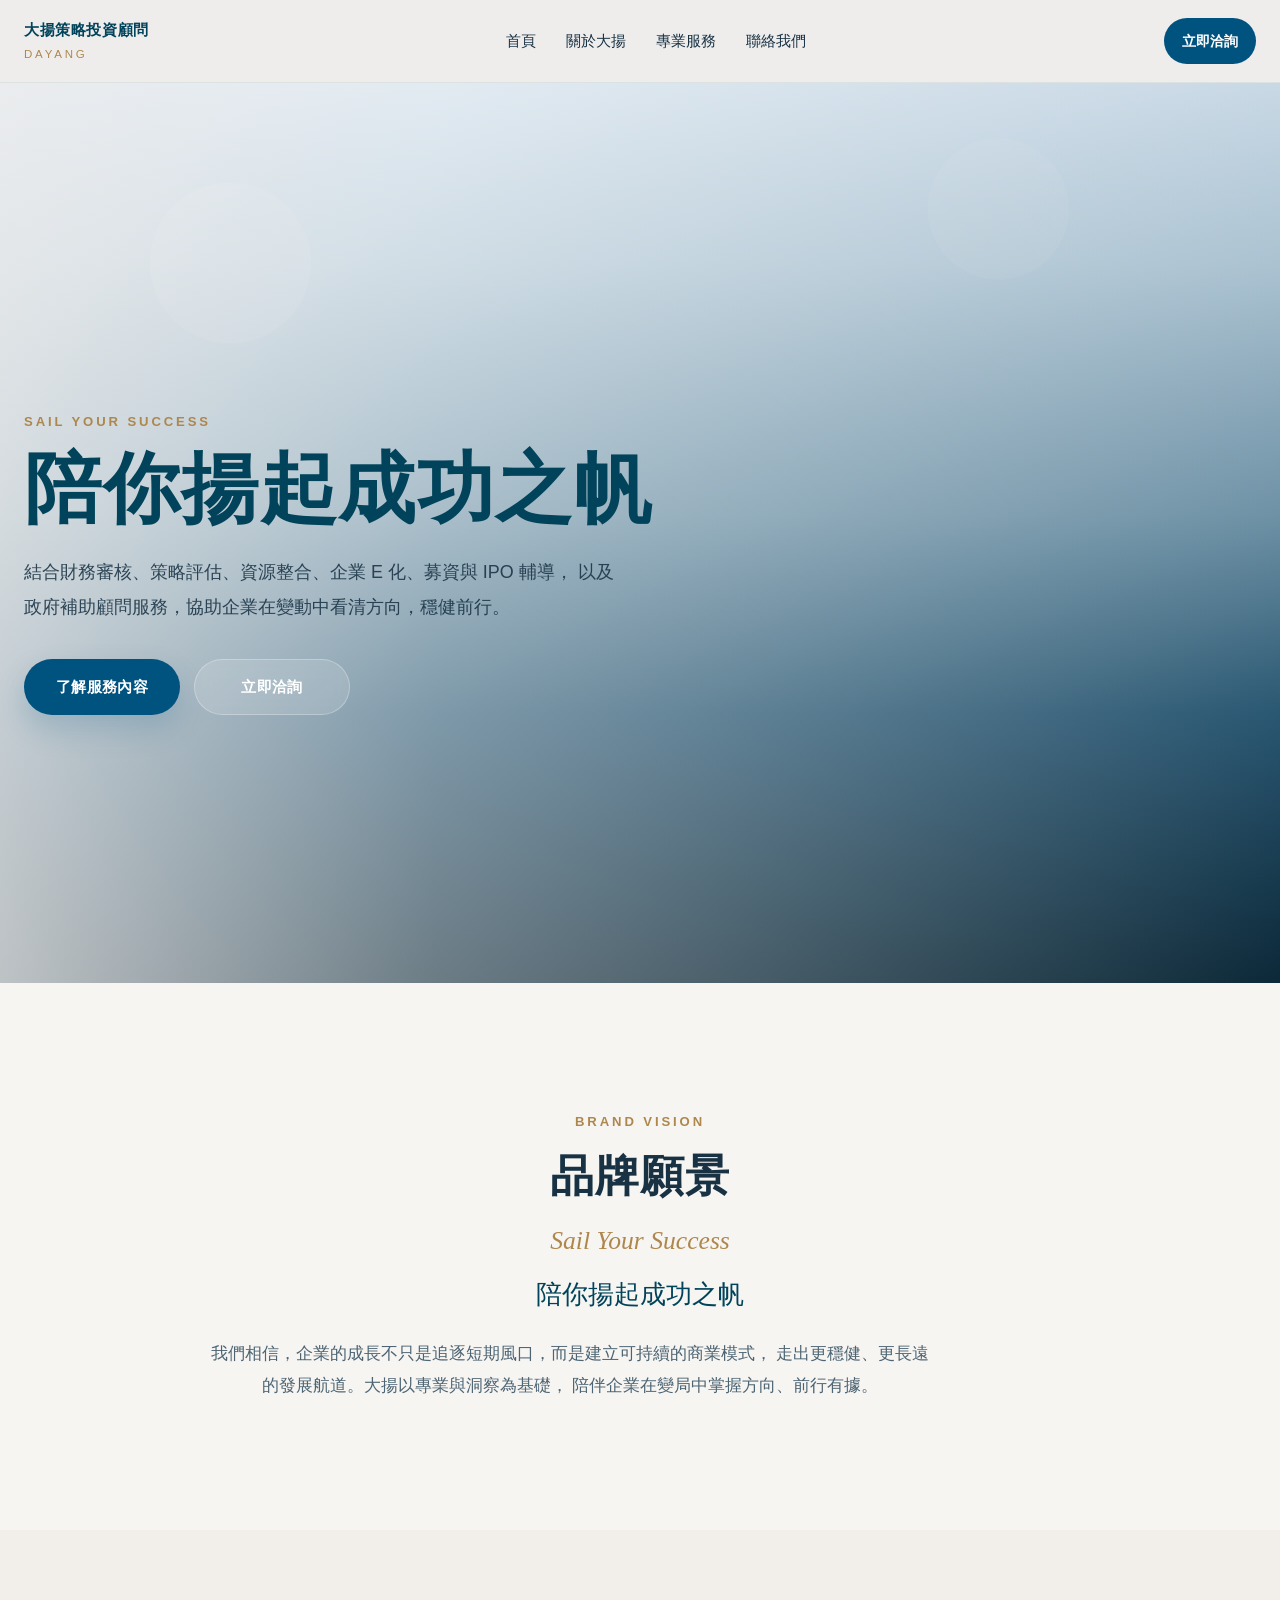
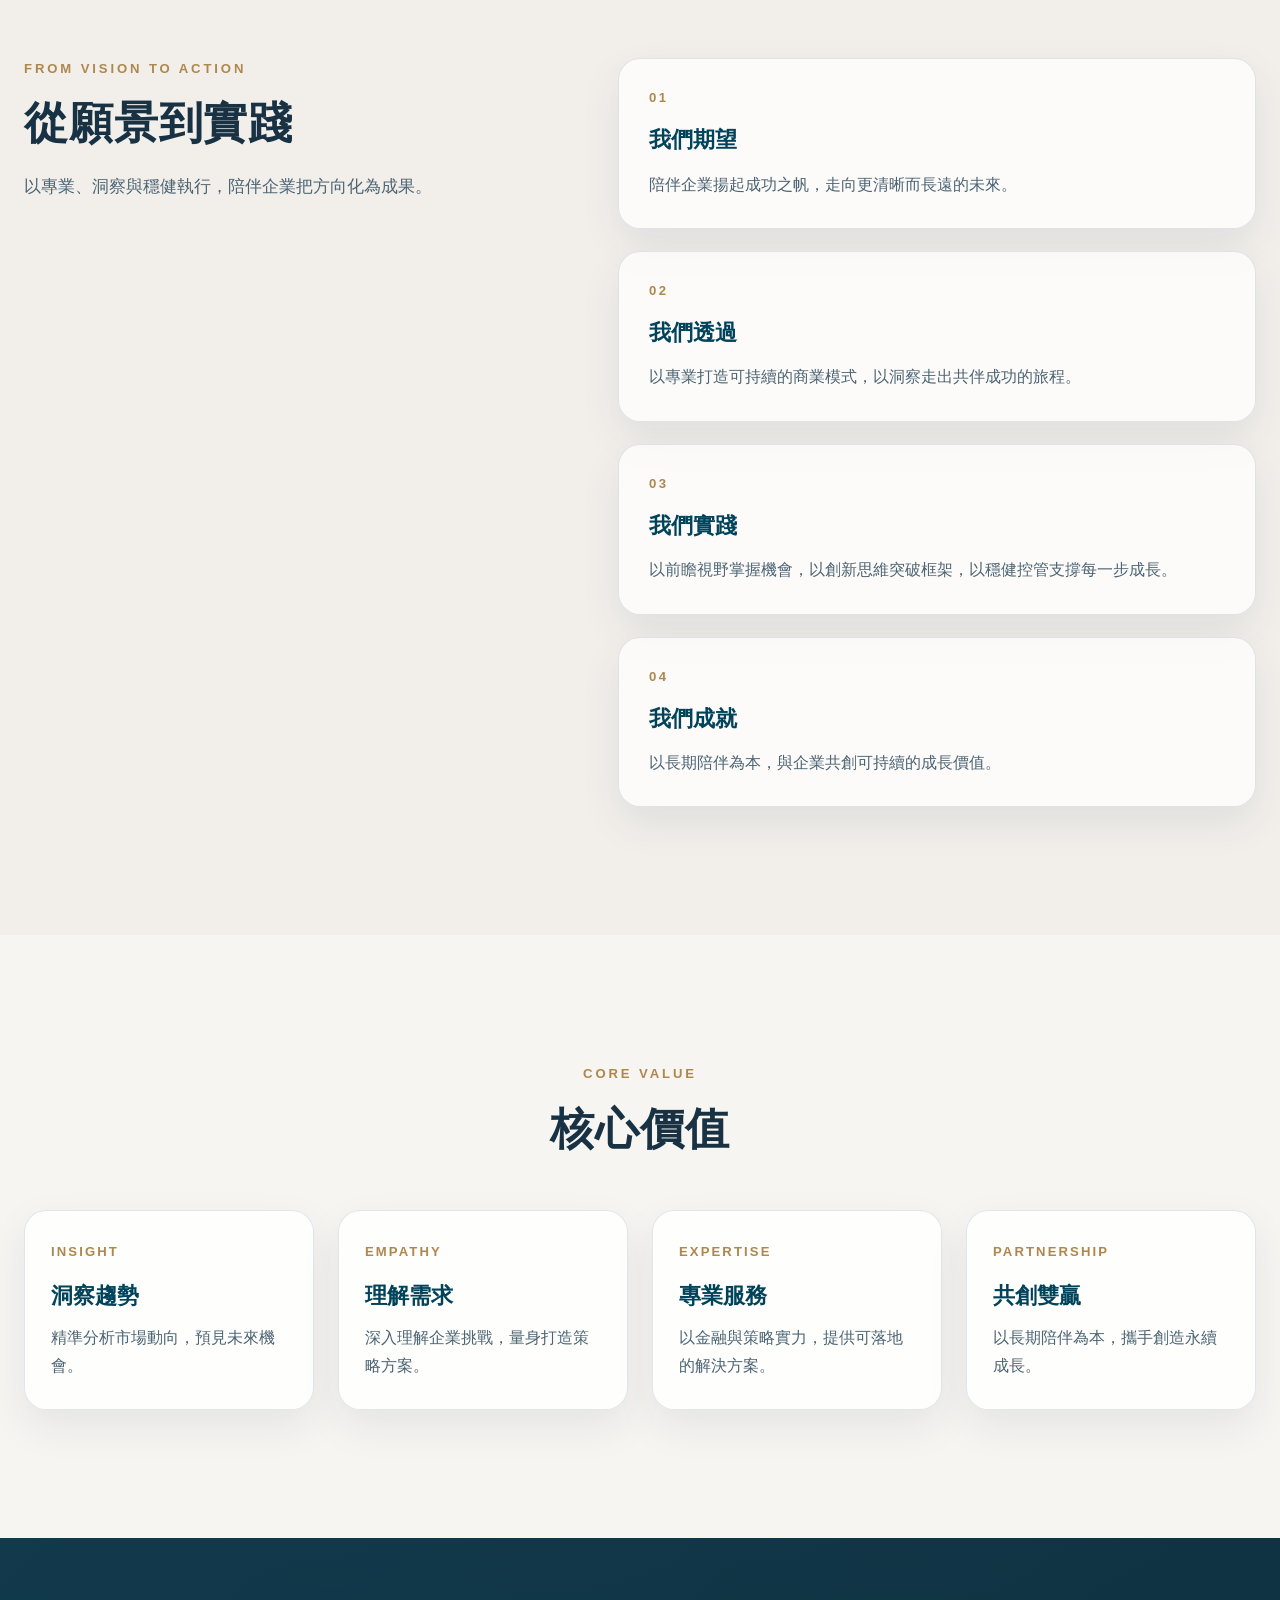
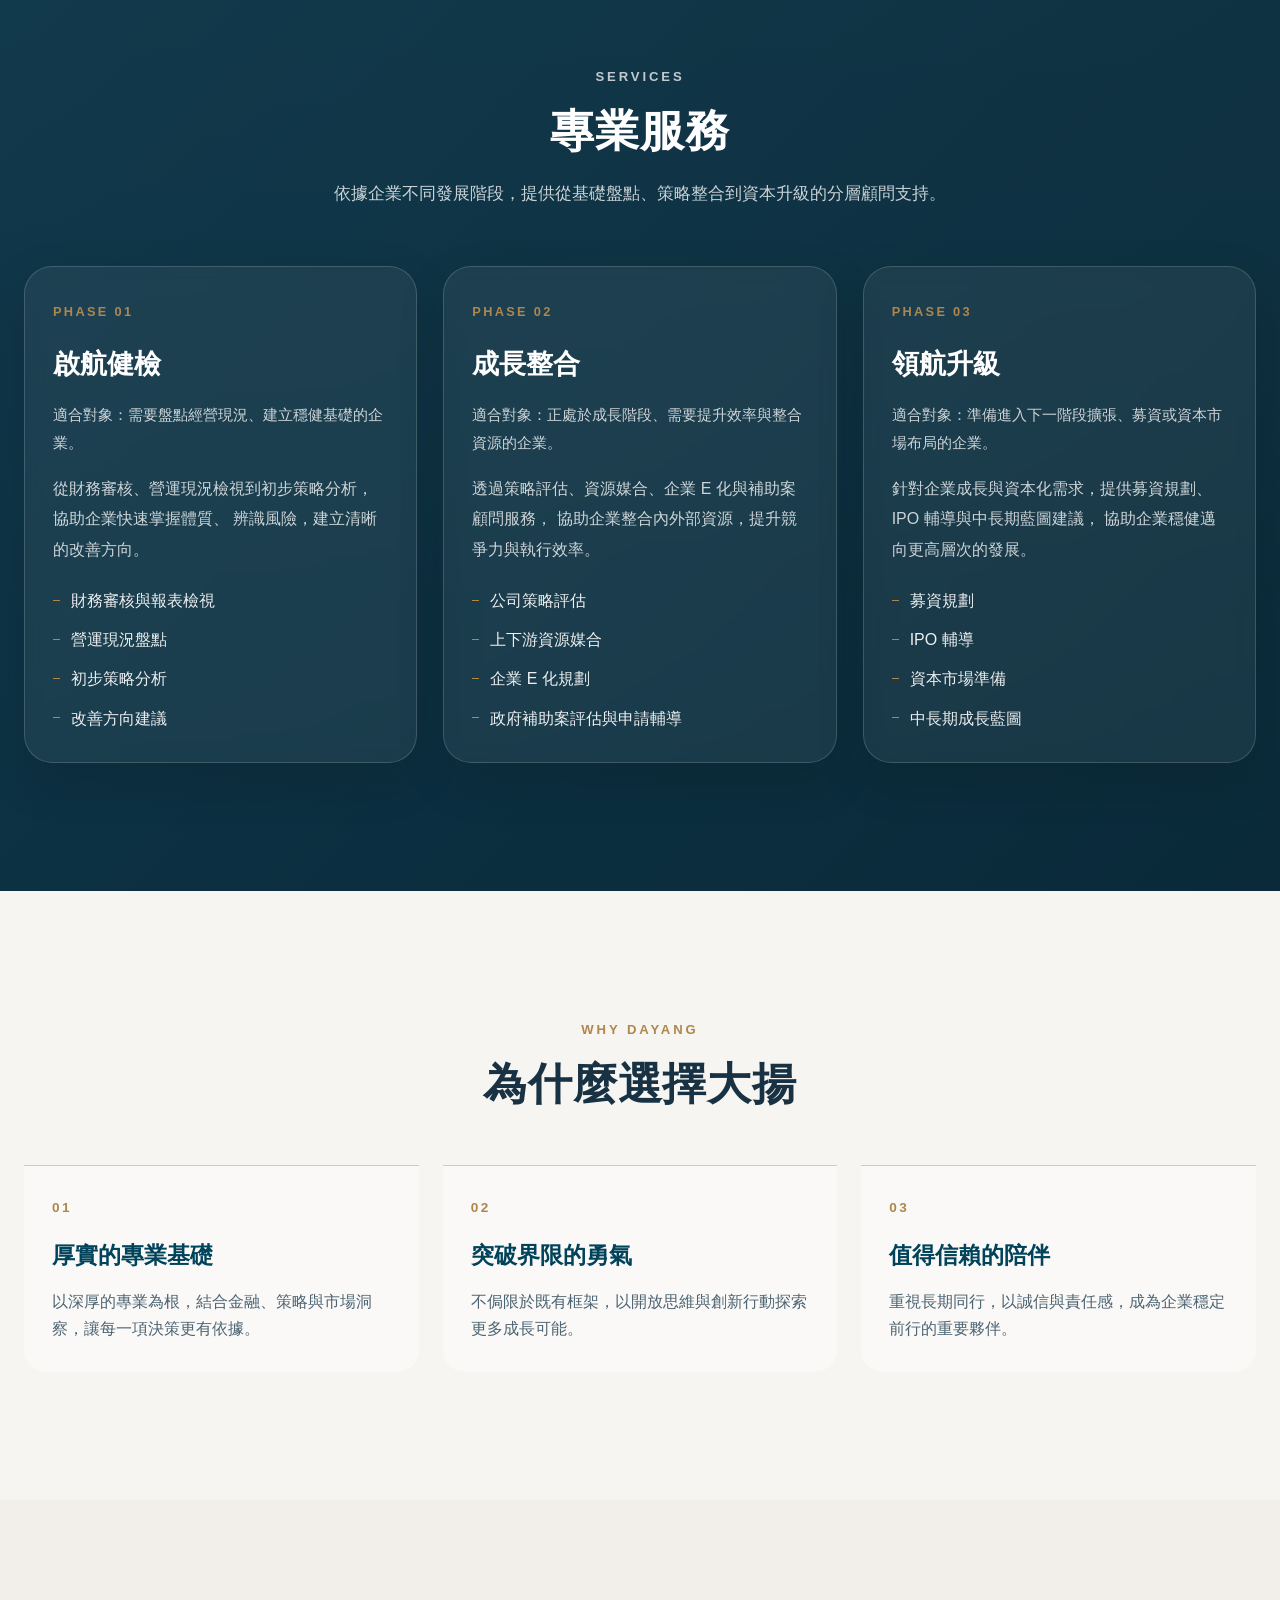
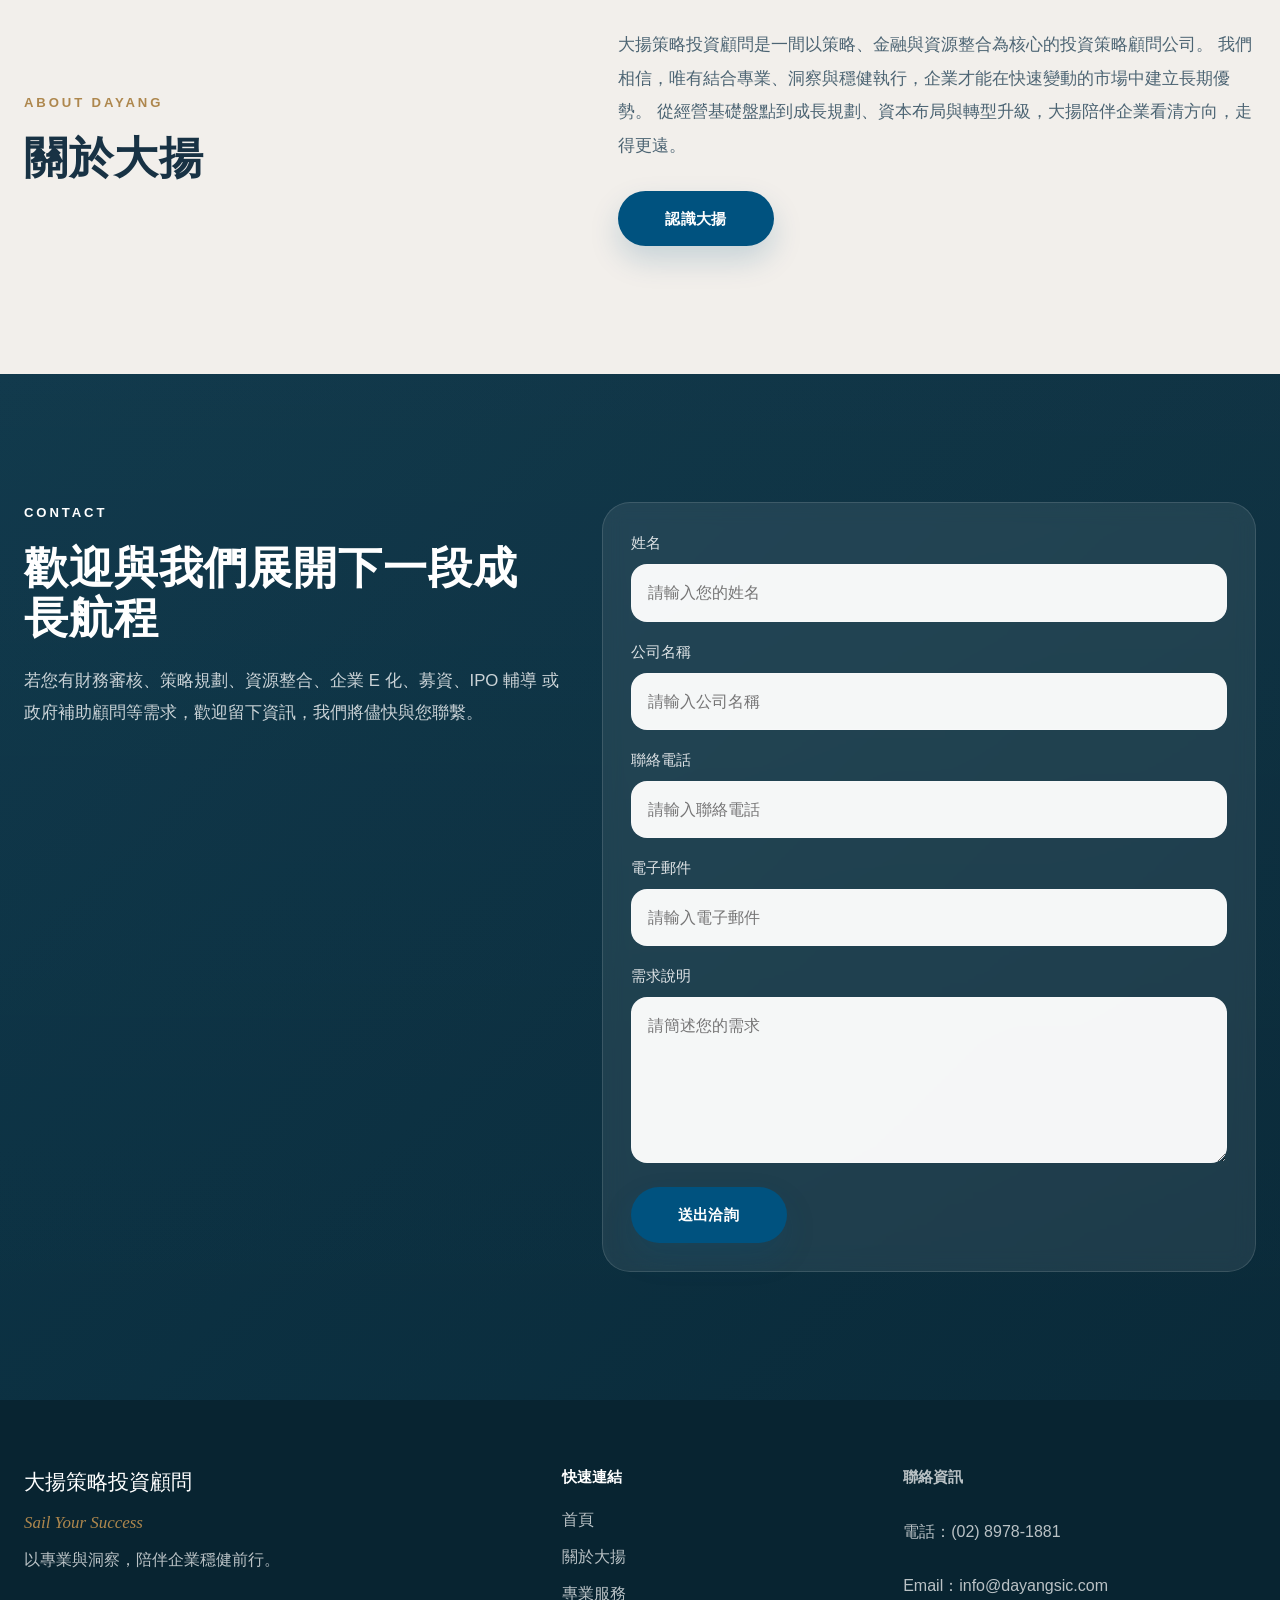
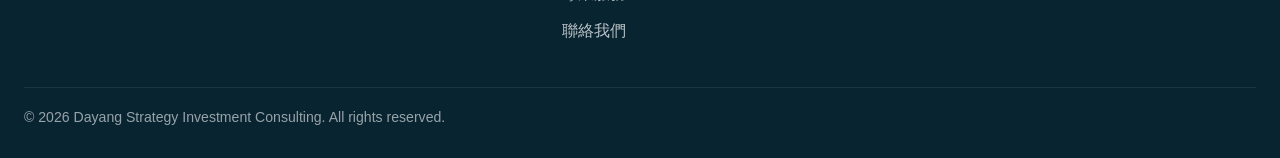
==== dayang-main.html @ a48aebb1 "Create dayang-main.html" ====
<!DOCTYPE html>
<html lang="zh-Hant">
<head>
  <meta charset="UTF-8" />
  <meta name="viewport" content="width=device-width, initial-scale=1.0" />
  <title>大揚策略投資顧問 Dayang Strategy Investment Consulting</title>
  <meta
    name="description"
    content="大揚策略投資顧問提供財務審核、策略評估、資源整合、企業E化、募資與IPO輔導，以及政府補助顧問服務，陪伴企業穩健前行。"
  />
  <style>
    :root {
      --color-sail-white: #efedec;
      --color-wind-blue: #00527f;
      --color-deep-sea: #00435a;
      --color-gold: #ae874d;
    
      --color-text: #183244;
      --color-text-soft: #4c6473;
      --color-white: #ffffff;
      --color-border: rgba(0, 67, 90, 0.12);
      --color-border-light: rgba(255, 255, 255, 0.16);
    
      --bg-light: #f7f5f2;
      --bg-light-alt: #f2efeb;
      --bg-dark: #0d3649;
      --bg-dark-2: #0a2a39;
    
      --shadow-soft: 0 16px 40px rgba(0, 43, 64, 0.08);
      --shadow-card: 0 18px 50px rgba(0, 43, 64, 0.10);
    
      --radius-sm: 14px;
      --radius-md: 22px;
      --radius-lg: 32px;
    
      --container: 1240px;
      --container-narrow: 860px;
    
      --transition: 280ms ease;
    }
    
    *,
    *::before,
    *::after {
      box-sizing: border-box;
    }
    
    html {
      scroll-behavior: smooth;
    }
    
    body {
      margin: 0;
      color: var(--color-text);
      background: var(--color-sail-white);
      font-family: "Noto Sans TC", "PingFang TC", "Microsoft JhengHei", sans-serif;
      line-height: 1.7;
    }
    
    img,
    video {
      display: block;
      max-width: 100%;
    }
    
    a {
      color: inherit;
      text-decoration: none;
    }
    
    button,
    input,
    textarea {
      font: inherit;
    }
    
    .container {
      width: min(calc(100% - 48px), var(--container));
      margin: 0 auto;
    }
    
    .section-narrow {
      max-width: var(--container-narrow);
      margin: 0 auto;
    }
    
    .text-center {
      text-align: center;
    }
    
    .section-light {
      background: var(--bg-light);
    }
    
    .section-light-alt {
      background: var(--bg-light-alt);
    }
    
    .section-dark {
      background:
        linear-gradient(180deg, rgba(255,255,255,0.02), rgba(255,255,255,0)),
        linear-gradient(135deg, var(--bg-dark), var(--bg-dark-2));
      color: rgba(255,255,255,0.92);
    }
    
    section {
      position: relative;
      padding: 128px 0;
    }
    
    .eyebrow {
      margin: 0 0 18px;
      color: var(--color-gold);
      font-size: 0.82rem;
      font-weight: 700;
      letter-spacing: 0.22em;
      text-transform: uppercase;
    }
    
    .section-title {
      margin: 0;
      font-family: "Noto Serif TC", "Times New Roman", serif;
      font-size: clamp(2rem, 3.4vw, 3.2rem);
      line-height: 1.15;
      letter-spacing: 0.02em;
    }
    
    .section-description {
      margin: 22px 0 0;
      max-width: 720px;
      color: var(--color-text-soft);
      font-size: 1.05rem;
      line-height: 1.9;
    }
    
    .section-description-centered {
      margin-left: auto;
      margin-right: auto;
    }
    
    .section-heading {
      margin-bottom: 56px;
    }
    
    .btn {
      display: inline-flex;
      align-items: center;
      justify-content: center;
      min-width: 156px;
      min-height: 52px;
      padding: 14px 24px;
      border: 1px solid transparent;
      border-radius: 999px;
      font-size: 0.95rem;
      font-weight: 700;
      letter-spacing: 0.02em;
      transition:
        transform var(--transition),
        background var(--transition),
        color var(--transition),
        border-color var(--transition),
        box-shadow var(--transition),
        opacity var(--transition);
      cursor: pointer;
    }
    
    .btn:hover {
      transform: translateY(-2px);
    }
    
    .btn-primary {
      background: var(--color-wind-blue);
      color: var(--color-white);
      box-shadow: 0 14px 30px rgba(0, 82, 127, 0.18);
    }
    
    .btn-primary:hover {
      background: var(--color-deep-sea);
    }
    
    .btn-secondary {
      background: rgba(255,255,255,0.14);
      color: var(--color-white);
      border-color: rgba(255,255,255,0.28);
      backdrop-filter: blur(8px);
    }
    
    .section-light .btn-secondary,
    .section-light-alt .btn-secondary {
      background: rgba(255,255,255,0.72);
      color: var(--color-wind-blue);
      border-color: rgba(0, 82, 127, 0.14);
    }
    
    .btn-secondary:hover {
      border-color: var(--color-gold);
      color: var(--color-deep-sea);
    }
    
    /* Header */
    .site-header {
      position: sticky;
      top: 0;
      z-index: 100;
      background: rgba(239, 237, 236, 0.78);
      backdrop-filter: blur(14px);
      border-bottom: 1px solid rgba(0, 67, 90, 0.08);
    }
    
    .header-inner {
      display: grid;
      grid-template-columns: auto 1fr auto;
      align-items: center;
      gap: 28px;
      min-height: 82px;
    }
    
    .site-logo {
      display: flex;
      flex-direction: column;
      gap: 2px;
    }
    
    .site-logo-zh {
      font-size: 0.95rem;
      font-weight: 700;
      color: var(--color-deep-sea);
      letter-spacing: 0.04em;
    }
    
    .site-logo-en {
      font-size: 0.72rem;
      letter-spacing: 0.24em;
      color: var(--color-gold);
    }
    
    .site-nav {
      justify-self: center;
    }
    
    .nav-list {
      display: flex;
      align-items: center;
      gap: 30px;
      margin: 0;
      padding: 0;
      list-style: none;
    }
    
    .nav-list a {
      position: relative;
      font-size: 0.96rem;
      color: var(--color-text);
      transition: color var(--transition);
    }
    
    .nav-list a::after {
      content: "";
      position: absolute;
      left: 0;
      bottom: -8px;
      width: 100%;
      height: 1px;
      background: var(--color-gold);
      transform: scaleX(0);
      transform-origin: left;
      transition: transform var(--transition);
    }
    
    .nav-list a:hover {
      color: var(--color-deep-sea);
    }
    
    .nav-list a:hover::after {
      transform: scaleX(1);
    }
    
    .header-cta {
      display: inline-flex;
      align-items: center;
      justify-content: center;
      min-height: 46px;
      padding: 0 18px;
      border-radius: 999px;
      background: var(--color-wind-blue);
      color: var(--color-white);
      font-size: 0.9rem;
      font-weight: 700;
      transition: background var(--transition), transform var(--transition);
    }
    
    .header-cta:hover {
      background: var(--color-deep-sea);
      transform: translateY(-1px);
    }
    
    /* Hero */
    .hero-section {
      min-height: 100vh;
      padding: 0;
      overflow: hidden;
      background: var(--bg-dark);
    }
    
    .hero-media {
      position: absolute;
      inset: 0;
    }
    
    .hero-video,
    .hero-video-fallback {
      position: absolute;
      inset: 0;
      width: 100%;
      height: 100%;
    }
    
    .hero-video {
      object-fit: cover;
    }
    
    .hero-video-fallback {
      background:
        radial-gradient(circle at 18% 20%, rgba(255,255,255,0.12) 0 80px, transparent 81px),
        radial-gradient(circle at 78% 14%, rgba(255,255,255,0.08) 0 70px, transparent 71px),
        linear-gradient(to bottom, #d7e8f6 0%, #bdd7e8 20%, #7ea8c0 48%, #2f6788 70%, #0f3347 100%);
    }
    
    .hero-overlay {
      position: absolute;
      inset: 0;
      background:
        linear-gradient(to right, rgba(239,237,236,0.78) 0%, rgba(239,237,236,0.42) 34%, rgba(5,20,28,0.08) 100%),
        linear-gradient(to bottom, rgba(255,255,255,0.06), rgba(0,0,0,0.18));
    }
    
    .hero-content {
      position: relative;
      z-index: 2;
      min-height: 100vh;
      display: flex;
      align-items: center;
    }
    
    .hero-copy {
      max-width: 640px;
      padding: 140px 0 80px;
    }
    
    .hero-title {
      margin: 0;
      color: var(--color-deep-sea);
      font-family: "Noto Serif TC", "Times New Roman", serif;
      font-size: clamp(3rem, 6vw, 5.9rem);
      line-height: 1.02;
      letter-spacing: 0.02em;
    }
    
    .hero-description {
      margin: 26px 0 0;
      max-width: 600px;
      color: rgba(24, 50, 68, 0.88);
      font-size: 1.12rem;
      line-height: 1.95;
    }
    
    .hero-actions {
      display: flex;
      flex-wrap: wrap;
      gap: 14px;
      margin-top: 34px;
    }
    
    /* Vision */
    .vision-section .section-title {
      margin-top: 6px;
    }
    
    .vision-tagline-en {
      margin: 18px 0 0;
      color: var(--color-gold);
      font-family: "Playfair Display", "Times New Roman", serif;
      font-size: clamp(1.4rem, 2vw, 2rem);
      font-style: italic;
    }
    
    .vision-tagline-zh {
      margin: 10px 0 0;
      font-family: "Noto Serif TC", "Times New Roman", serif;
      font-size: clamp(1.25rem, 2vw, 1.8rem);
      color: var(--color-deep-sea);
    }
    
    /* Split sections */
    .split-layout {
      display: grid;
      grid-template-columns: 0.9fr 1.1fr;
      gap: 72px;
      align-items: start;
    }
    
    .split-intro {
      position: sticky;
      top: 120px;
    }
    
    .framework-steps {
      display: grid;
      gap: 22px;
    }
    
    .framework-item {
      padding: 28px 30px;
      border: 1px solid var(--color-border);
      border-radius: var(--radius-md);
      background: rgba(255,255,255,0.72);
      box-shadow: var(--shadow-soft);
    }
    
    .framework-number {
      margin: 0 0 12px;
      color: var(--color-gold);
      font-size: 0.82rem;
      font-weight: 700;
      letter-spacing: 0.18em;
    }
    
    .framework-title {
      margin: 0 0 10px;
      font-family: "Noto Serif TC", "Times New Roman", serif;
      font-size: 1.4rem;
      color: var(--color-deep-sea);
    }
    
    .framework-text {
      margin: 0;
      color: var(--color-text-soft);
      line-height: 1.9;
    }
    
    /* Values */
    .value-grid {
      display: grid;
      grid-template-columns: repeat(4, 1fr);
      gap: 24px;
    }
    
    .value-card {
      padding: 30px 26px;
      border: 1px solid var(--color-border);
      border-radius: var(--radius-md);
      background: rgba(255,255,255,0.86);
      box-shadow: var(--shadow-soft);
      transition: transform var(--transition), box-shadow var(--transition), border-color var(--transition);
    }
    
    .value-card:hover {
      transform: translateY(-4px);
      box-shadow: var(--shadow-card);
      border-color: rgba(174, 135, 77, 0.3);
    }
    
    .value-en {
      margin: 0 0 14px;
      color: var(--color-gold);
      font-size: 0.82rem;
      font-weight: 700;
      letter-spacing: 0.16em;
      text-transform: uppercase;
    }
    
    .value-title {
      margin: 0 0 10px;
      font-family: "Noto Serif TC", "Times New Roman", serif;
      font-size: 1.38rem;
      color: var(--color-deep-sea);
    }
    
    .value-text {
      margin: 0;
      color: var(--color-text-soft);
    }
    
    /* Services */
    .services-section .eyebrow,
    .services-section .section-title {
      color: var(--color-white);
    }
    
    .services-section .eyebrow {
      color: rgba(255,255,255,0.74);
    }
    
    .services-section .section-description {
      color: rgba(255,255,255,0.78);
    }
    
    .service-grid {
      display: grid;
      grid-template-columns: repeat(3, 1fr);
      gap: 26px;
    }
    
    .service-card {
      height: 100%;
    }
    
    .service-card-inner {
      height: 100%;
      padding: 34px 28px 30px;
      border: 1px solid var(--color-border-light);
      border-radius: 28px;
      background: rgba(255,255,255,0.06);
      backdrop-filter: blur(8px);
      box-shadow: 0 18px 50px rgba(0,0,0,0.12);
      transition: transform var(--transition), border-color var(--transition), background var(--transition);
    }
    
    .service-card-inner:hover {
      transform: translateY(-4px);
      border-color: rgba(174, 135, 77, 0.42);
      background: rgba(255,255,255,0.08);
    }
    
    .service-tag {
      margin: 0 0 18px;
      color: var(--color-gold);
      font-size: 0.8rem;
      font-weight: 700;
      letter-spacing: 0.18em;
      text-transform: uppercase;
    }
    
    .service-title {
      margin: 0 0 14px;
      font-family: "Noto Serif TC", "Times New Roman", serif;
      font-size: 1.7rem;
      color: var(--color-white);
    }
    
    .service-target,
    .service-text {
      margin: 0;
      color: rgba(255,255,255,0.78);
    }
    
    .service-target {
      font-size: 0.96rem;
      line-height: 1.85;
    }
    
    .service-text {
      margin-top: 16px;
      line-height: 1.9;
    }
    
    .service-list {
      margin: 22px 0 0;
      padding: 0;
      list-style: none;
      display: grid;
      gap: 12px;
    }
    
    .service-list li {
      position: relative;
      padding-left: 18px;
      color: rgba(255,255,255,0.92);
    }
    
    .service-list li::before {
      content: "";
      position: absolute;
      left: 0;
      top: 0.8em;
      width: 7px;
      height: 1px;
      background: var(--color-gold);
    }
    
    /* Why */
    .why-grid {
      display: grid;
      grid-template-columns: repeat(3, 1fr);
      gap: 24px;
    }
    
    .why-card {
      padding: 30px 28px;
      border-top: 1px solid rgba(174, 135, 77, 0.42);
      background: rgba(255,255,255,0.38);
      border-radius: 0 0 22px 22px;
    }
    
    .why-number {
      margin: 0 0 18px;
      color: var(--color-gold);
      font-size: 0.85rem;
      font-weight: 700;
      letter-spacing: 0.18em;
    }
    
    .why-title {
      margin: 0 0 12px;
      font-family: "Noto Serif TC", "Times New Roman", serif;
      font-size: 1.42rem;
      color: var(--color-deep-sea);
    }
    
    .why-text {
      margin: 0;
      color: var(--color-text-soft);
    }
    
    /* About */
    .about-layout {
      align-items: center;
    }
    
    .about-content {
      max-width: 720px;
    }
    
    .about-text {
      margin: 0;
      color: var(--color-text-soft);
      font-size: 1.05rem;
      line-height: 2;
    }
    
    .about-actions {
      margin-top: 28px;
    }
    
    /* Contact */
    .contact-layout {
      display: grid;
      grid-template-columns: 0.9fr 1.1fr;
      gap: 42px;
      align-items: start;
    }
    
    .contact-section .eyebrow,
    .contact-section .section-title {
      color: var(--color-white);
    }
    
    .contact-section .section-description {
      color: rgba(255,255,255,0.78);
    }
    
    .contact-form-wrap {
      padding: 28px;
      border: 1px solid rgba(255,255,255,0.12);
      border-radius: 28px;
      background: rgba(255,255,255,0.08);
      backdrop-filter: blur(10px);
    }
    
    .contact-form {
      display: grid;
      gap: 18px;
    }
    
    .form-row {
      display: grid;
      gap: 8px;
    }
    
    .form-row label {
      font-size: 0.92rem;
      color: rgba(255,255,255,0.86);
    }
    
    .form-row input,
    .form-row textarea {
      width: 100%;
      padding: 14px 16px;
      border: 1px solid rgba(255,255,255,0.16);
      border-radius: 16px;
      background: rgba(255,255,255,0.96);
      color: var(--color-text);
      outline: none;
      transition: border-color var(--transition), box-shadow var(--transition);
    }
    
    .form-row input:focus,
    .form-row textarea:focus {
      border-color: rgba(174, 135, 77, 0.8);
      box-shadow: 0 0 0 4px rgba(174, 135, 77, 0.12);
    }
    
    .form-row textarea {
      resize: vertical;
      min-height: 140px;
    }
    
    .form-actions {
      padding-top: 6px;
    }
    
    /* Footer */
    .site-footer {
      background: #082431;
      color: rgba(255,255,255,0.84);
      padding-top: 64px;
    }
    
    .footer-inner {
      display: grid;
      grid-template-columns: 1.3fr 0.8fr 0.9fr;
      gap: 28px;
      padding-bottom: 42px;
    }
    
    .footer-brand-name {
      margin: 0 0 10px;
      font-family: "Noto Serif TC", "Times New Roman", serif;
      font-size: 1.3rem;
      color: var(--color-white);
    }
    
    .footer-brand-tagline {
      margin: 0 0 8px;
      color: var(--color-gold);
      font-family: "Playfair Display", "Times New Roman", serif;
      font-size: 1.06rem;
      font-style: italic;
    }
    
    .footer-brand-text,
    .footer-contact p,
    .footer-nav a {
      margin: 0;
      color: rgba(255,255,255,0.72);
    }
    
    .footer-heading {
      margin: 0 0 16px;
      color: var(--color-white);
      font-size: 0.95rem;
      font-weight: 700;
    }
    
    .footer-nav {
      list-style: none;
      margin: 0;
      padding: 0;
      display: grid;
      gap: 10px;
    }
    
    .footer-nav a:hover {
      color: var(--color-gold);
    }
    
    .footer-contact {
      display: grid;
      gap: 10px;
    }
    
    .footer-bottom {
      padding: 18px 0 28px;
      border-top: 1px solid rgba(255,255,255,0.08);
    }
    
    .footer-bottom p {
      margin: 0;
      font-size: 0.88rem;
      color: rgba(255,255,255,0.58);
    }
    
    /* Responsive */
    @media (max-width: 1100px) {
      .split-layout,
      .contact-layout {
        grid-template-columns: 1fr;
        gap: 42px;
      }
    
      .split-intro {
        position: static;
      }
    
      .value-grid {
        grid-template-columns: repeat(2, 1fr);
      }
    
      .service-grid,
      .why-grid,
      .footer-inner {
        grid-template-columns: 1fr;
      }
    
      .hero-copy {
        max-width: 580px;
      }
    }
    
    @media (max-width: 820px) {
      section {
        padding: 96px 0;
      }
    
      .container {
        width: min(calc(100% - 32px), var(--container));
      }
    
      .header-inner {
        grid-template-columns: 1fr auto;
      }
    
      .site-nav {
        display: none;
      }
    
      .hero-content {
        align-items: flex-start;
      }
    
      .hero-copy {
        padding: 140px 0 72px;
      }
    
      .hero-title {
        max-width: 520px;
      }
    
      .hero-description {
        font-size: 1rem;
      }
    
      .value-grid {
        grid-template-columns: 1fr;
      }
    
      .contact-form-wrap {
        padding: 22px;
      }
    
      .footer-inner {
        padding-bottom: 34px;
      }
    }
    
    @media (max-width: 560px) {
      .site-header {
        position: sticky;
      }
    
      .header-inner {
        min-height: 72px;
        gap: 16px;
      }
    
      .site-logo-zh {
        font-size: 0.84rem;
      }
    
      .site-logo-en {
        font-size: 0.64rem;
      }
    
      .header-cta {
        min-height: 40px;
        padding: 0 14px;
        font-size: 0.82rem;
      }
    
      .hero-copy {
        padding: 120px 0 64px;
      }
    
      .hero-title {
        font-size: clamp(2.5rem, 13vw, 4rem);
        line-height: 1.04;
      }
    
      .hero-actions {
        flex-direction: column;
        align-items: stretch;
      }
    
      .btn {
        width: 100%;
      }
    
      .framework-item,
      .value-card,
      .service-card-inner,
      .contact-form-wrap {
        padding-left: 20px;
        padding-right: 20px;
      }
    
      .section-title {
        font-size: 2rem;
      }
    
      .section-description,
      .about-text,
      .framework-text,
      .service-text,
      .why-text {
        font-size: 0.98rem;
      }
    }
</style>
</head>
<body>
  <header class="site-header">
    <div class="container header-inner">
      <a href="#hero" class="site-logo">
        <span class="site-logo-zh">大揚策略投資顧問</span>
        <span class="site-logo-en">DAYANG</span>
      </a>

      <nav class="site-nav" aria-label="主導覽">
        <ul class="nav-list">
          <li><a href="#hero">首頁</a></li>
          <li><a href="#about">關於大揚</a></li>
          <li><a href="#services">專業服務</a></li>
          <li><a href="#contact">聯絡我們</a></li>
        </ul>
      </nav>

      <a href="#contact" class="header-cta">立即洽詢</a>
    </div>
  </header>

  <main>
    <section id="hero" class="hero-section">
      <div class="hero-media">
        <!-- 之後這裡放影片 -->
        <!--
        <video class="hero-video" autoplay muted loop playsinline preload="auto">
          <source src="assets/video/dayang-hero.mp4" type="video/mp4" />
        </video>
        -->
        <div class="hero-video-fallback"></div>
        <div class="hero-overlay"></div>
      </div>

      <div class="container hero-content">
        <div class="hero-copy">
          <p class="eyebrow">Sail Your Success</p>
          <h1 class="hero-title">陪你揚起成功之帆</h1>
          <p class="hero-description">
            結合財務審核、策略評估、資源整合、企業 E 化、募資與 IPO 輔導，
            以及政府補助顧問服務，協助企業在變動中看清方向，穩健前行。
          </p>

          <div class="hero-actions">
            <a href="#services" class="btn btn-primary">了解服務內容</a>
            <a href="#contact" class="btn btn-secondary">立即洽詢</a>
          </div>
        </div>
      </div>
    </section>

    <section id="vision" class="vision-section section-light">
      <div class="container section-narrow text-center">
        <p class="eyebrow">Brand Vision</p>
        <h2 class="section-title">品牌願景</h2>
        <p class="vision-tagline-en">Sail Your Success</p>
        <p class="vision-tagline-zh">陪你揚起成功之帆</p>
        <p class="section-description">
          我們相信，企業的成長不只是追逐短期風口，而是建立可持續的商業模式，
          走出更穩健、更長遠的發展航道。大揚以專業與洞察為基礎，
          陪伴企業在變局中掌握方向、前行有據。
        </p>
      </div>
    </section>

    <section id="framework" class="framework-section section-light-alt">
      <div class="container split-layout">
        <div class="split-intro">
          <p class="eyebrow">From Vision to Action</p>
          <h2 class="section-title">從願景到實踐</h2>
          <p class="section-description">
            以專業、洞察與穩健執行，陪伴企業把方向化為成果。
          </p>
        </div>

        <div class="framework-steps">
          <article class="framework-item">
            <p class="framework-number">01</p>
            <h3 class="framework-title">我們期望</h3>
            <p class="framework-text">
              陪伴企業揚起成功之帆，走向更清晰而長遠的未來。
            </p>
          </article>

          <article class="framework-item">
            <p class="framework-number">02</p>
            <h3 class="framework-title">我們透過</h3>
            <p class="framework-text">
              以專業打造可持續的商業模式，以洞察走出共伴成功的旅程。
            </p>
          </article>

          <article class="framework-item">
            <p class="framework-number">03</p>
            <h3 class="framework-title">我們實踐</h3>
            <p class="framework-text">
              以前瞻視野掌握機會，以創新思維突破框架，以穩健控管支撐每一步成長。
            </p>
          </article>

          <article class="framework-item">
            <p class="framework-number">04</p>
            <h3 class="framework-title">我們成就</h3>
            <p class="framework-text">
              以長期陪伴為本，與企業共創可持續的成長價值。
            </p>
          </article>
        </div>
      </div>
    </section>

    <section id="values" class="values-section section-light">
      <div class="container">
        <div class="section-heading text-center">
          <p class="eyebrow">Core Value</p>
          <h2 class="section-title">核心價值</h2>
        </div>

        <div class="value-grid">
          <article class="value-card">
            <p class="value-en">Insight</p>
            <h3 class="value-title">洞察趨勢</h3>
            <p class="value-text">
              精準分析市場動向，預見未來機會。
            </p>
          </article>

          <article class="value-card">
            <p class="value-en">Empathy</p>
            <h3 class="value-title">理解需求</h3>
            <p class="value-text">
              深入理解企業挑戰，量身打造策略方案。
            </p>
          </article>

          <article class="value-card">
            <p class="value-en">Expertise</p>
            <h3 class="value-title">專業服務</h3>
            <p class="value-text">
              以金融與策略實力，提供可落地的解決方案。
            </p>
          </article>

          <article class="value-card">
            <p class="value-en">Partnership</p>
            <h3 class="value-title">共創雙贏</h3>
            <p class="value-text">
              以長期陪伴為本，攜手創造永續成長。
            </p>
          </article>
        </div>
      </div>
    </section>

    <section id="services" class="services-section section-dark">
      <div class="container">
        <div class="section-heading text-center">
          <p class="eyebrow">Services</p>
          <h2 class="section-title">專業服務</h2>
          <p class="section-description section-description-centered">
            依據企業不同發展階段，提供從基礎盤點、策略整合到資本升級的分層顧問支持。
          </p>
        </div>

        <div class="service-grid">
          <article class="service-card">
            <div class="service-card-inner">
              <p class="service-tag">Phase 01</p>
              <h3 class="service-title">啟航健檢</h3>
              <p class="service-target">適合對象：需要盤點經營現況、建立穩健基礎的企業。</p>
              <p class="service-text">
                從財務審核、營運現況檢視到初步策略分析，協助企業快速掌握體質、
                辨識風險，建立清晰的改善方向。
              </p>
              <ul class="service-list">
                <li>財務審核與報表檢視</li>
                <li>營運現況盤點</li>
                <li>初步策略分析</li>
                <li>改善方向建議</li>
              </ul>
            </div>
          </article>

          <article class="service-card">
            <div class="service-card-inner">
              <p class="service-tag">Phase 02</p>
              <h3 class="service-title">成長整合</h3>
              <p class="service-target">適合對象：正處於成長階段、需要提升效率與整合資源的企業。</p>
              <p class="service-text">
                透過策略評估、資源媒合、企業 E 化與補助案顧問服務，
                協助企業整合內外部資源，提升競爭力與執行效率。
              </p>
              <ul class="service-list">
                <li>公司策略評估</li>
                <li>上下游資源媒合</li>
                <li>企業 E 化規劃</li>
                <li>政府補助案評估與申請輔導</li>
              </ul>
            </div>
          </article>

          <article class="service-card">
            <div class="service-card-inner">
              <p class="service-tag">Phase 03</p>
              <h3 class="service-title">領航升級</h3>
              <p class="service-target">適合對象：準備進入下一階段擴張、募資或資本市場布局的企業。</p>
              <p class="service-text">
                針對企業成長與資本化需求，提供募資規劃、IPO 輔導與中長期藍圖建議，
                協助企業穩健邁向更高層次的發展。
              </p>
              <ul class="service-list">
                <li>募資規劃</li>
                <li>IPO 輔導</li>
                <li>資本市場準備</li>
                <li>中長期成長藍圖</li>
              </ul>
            </div>
          </article>
        </div>
      </div>
    </section>

    <section id="why-dayang" class="why-section section-light">
      <div class="container">
        <div class="section-heading text-center">
          <p class="eyebrow">Why Dayang</p>
          <h2 class="section-title">為什麼選擇大揚</h2>
        </div>

        <div class="why-grid">
          <article class="why-card">
            <p class="why-number">01</p>
            <h3 class="why-title">厚實的專業基礎</h3>
            <p class="why-text">
              以深厚的專業為根，結合金融、策略與市場洞察，讓每一項決策更有依據。
            </p>
          </article>

          <article class="why-card">
            <p class="why-number">02</p>
            <h3 class="why-title">突破界限的勇氣</h3>
            <p class="why-text">
              不侷限於既有框架，以開放思維與創新行動探索更多成長可能。
            </p>
          </article>

          <article class="why-card">
            <p class="why-number">03</p>
            <h3 class="why-title">值得信賴的陪伴</h3>
            <p class="why-text">
              重視長期同行，以誠信與責任感，成為企業穩定前行的重要夥伴。
            </p>
          </article>
        </div>
      </div>
    </section>

    <section id="about" class="about-section section-light-alt">
      <div class="container split-layout about-layout">
        <div class="split-intro">
          <p class="eyebrow">About Dayang</p>
          <h2 class="section-title">關於大揚</h2>
        </div>

        <div class="about-content">
          <p class="about-text">
            大揚策略投資顧問是一間以策略、金融與資源整合為核心的投資策略顧問公司。
            我們相信，唯有結合專業、洞察與穩健執行，企業才能在快速變動的市場中建立長期優勢。
            從經營基礎盤點到成長規劃、資本布局與轉型升級，大揚陪伴企業看清方向，走得更遠。
          </p>

          <div class="about-actions">
            <a href="#contact" class="btn btn-primary">認識大揚</a>
          </div>
        </div>
      </div>
    </section>

    <section id="contact" class="contact-section section-dark">
      <div class="container contact-layout">
        <div class="contact-copy">
          <p class="eyebrow">Contact</p>
          <h2 class="section-title">歡迎與我們展開下一段成長航程</h2>
          <p class="section-description">
            若您有財務審核、策略規劃、資源整合、企業 E 化、募資、IPO 輔導
            或政府補助顧問等需求，歡迎留下資訊，我們將儘快與您聯繫。
          </p>
        </div>

        <div class="contact-form-wrap">
          <form class="contact-form">
            <div class="form-row">
              <label for="name">姓名</label>
              <input type="text" id="name" name="name" placeholder="請輸入您的姓名" />
            </div>

            <div class="form-row">
              <label for="company">公司名稱</label>
              <input type="text" id="company" name="company" placeholder="請輸入公司名稱" />
            </div>

            <div class="form-row">
              <label for="phone">聯絡電話</label>
              <input type="tel" id="phone" name="phone" placeholder="請輸入聯絡電話" />
            </div>

            <div class="form-row">
              <label for="email">電子郵件</label>
              <input type="email" id="email" name="email" placeholder="請輸入電子郵件" />
            </div>

            <div class="form-row">
              <label for="message">需求說明</label>
              <textarea id="message" name="message" rows="5" placeholder="請簡述您的需求"></textarea>
            </div>

            <div class="form-actions">
              <button type="submit" class="btn btn-primary">送出洽詢</button>
            </div>
          </form>
        </div>
      </div>
    </section>
  </main>

  <footer class="site-footer">
    <div class="container footer-inner">
      <div class="footer-brand">
        <p class="footer-brand-name">大揚策略投資顧問</p>
        <p class="footer-brand-tagline">Sail Your Success</p>
        <p class="footer-brand-text">以專業與洞察，陪伴企業穩健前行。</p>
      </div>

      <div class="footer-nav-wrap">
        <p class="footer-heading">快速連結</p>
        <ul class="footer-nav">
          <li><a href="#hero">首頁</a></li>
          <li><a href="#about">關於大揚</a></li>
          <li><a href="#services">專業服務</a></li>
          <li><a href="#contact">聯絡我們</a></li>
        </ul>
      </div>

      <div class="footer-contact">
        <p class="footer-heading">聯絡資訊</p>
        <p>電話：(02) 8978-1881</p>
        <p>Email：info@dayangsic.com</p>
        <p></p>
      </div>
    </div>

    <div class="container footer-bottom">
      <p>&copy; 2026 Dayang Strategy Investment Consulting. All rights reserved.</p>
    </div>
  </footer>
</body>
</html>
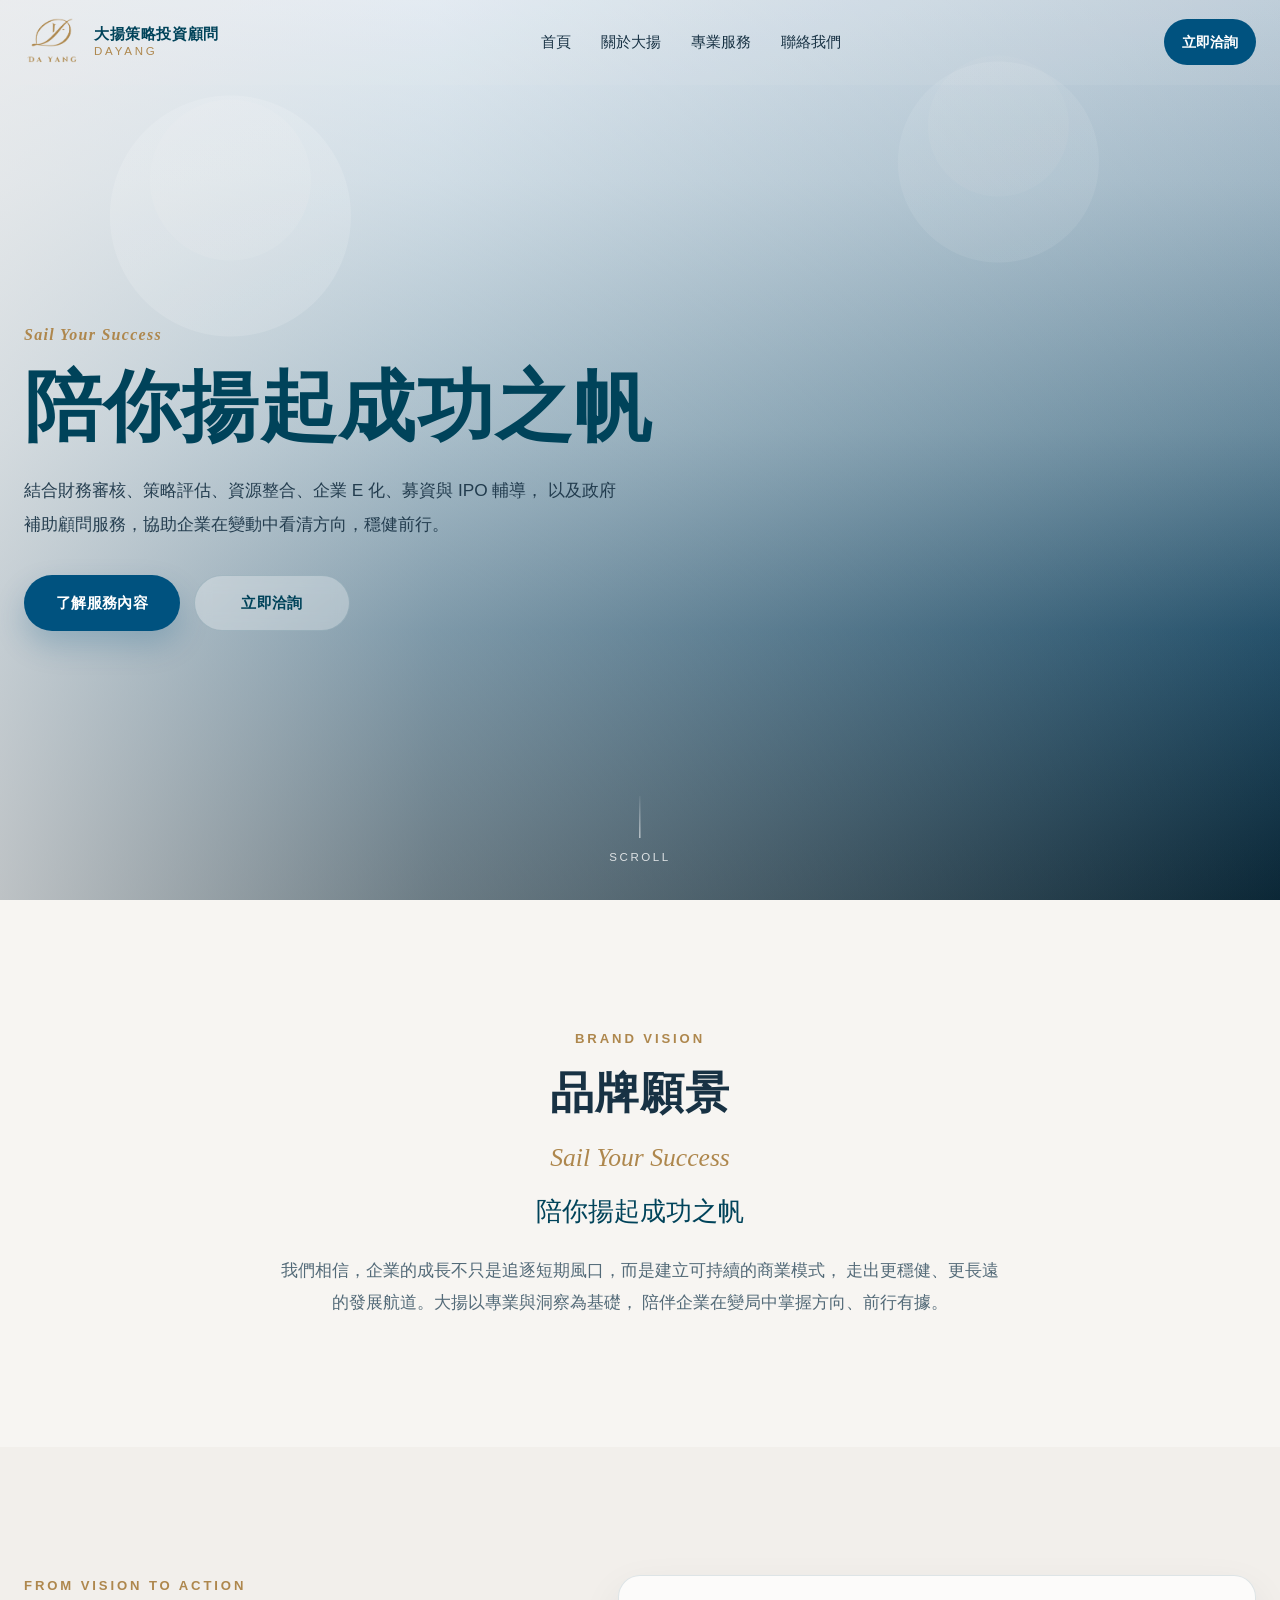
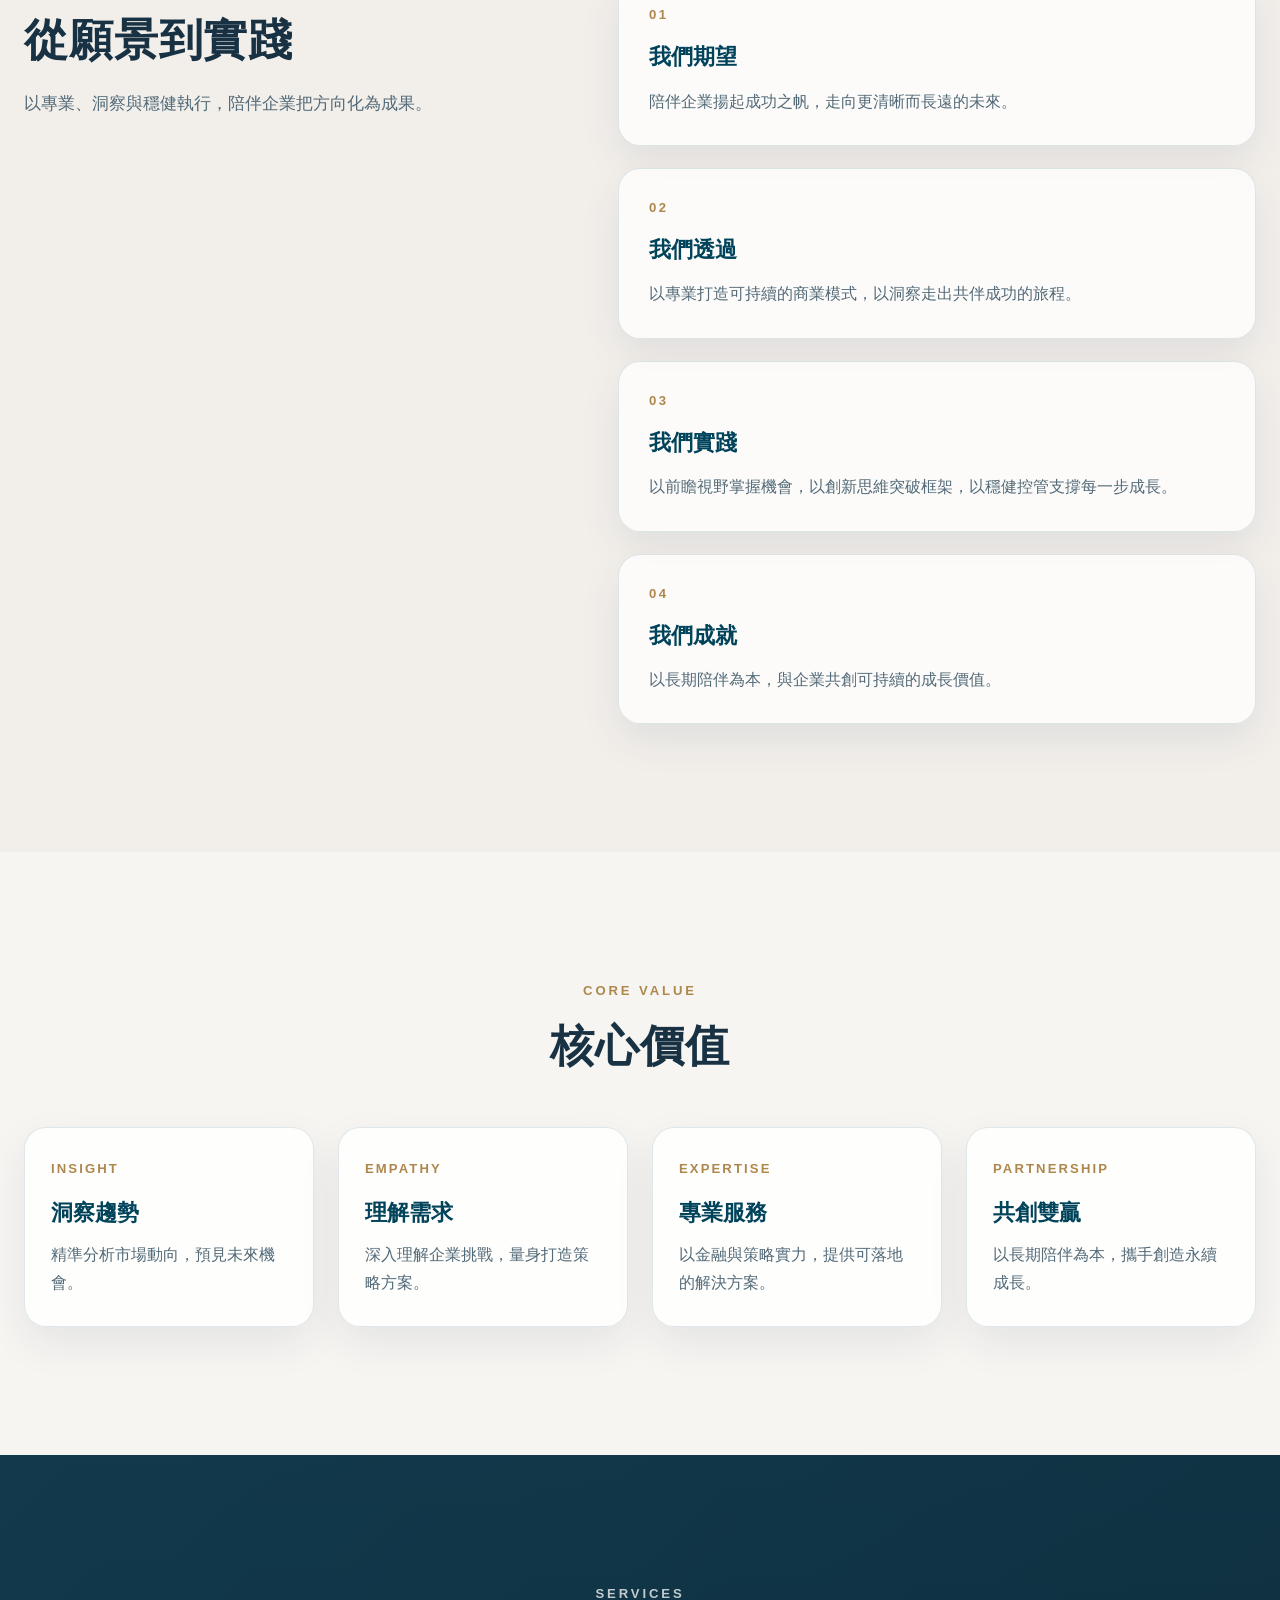
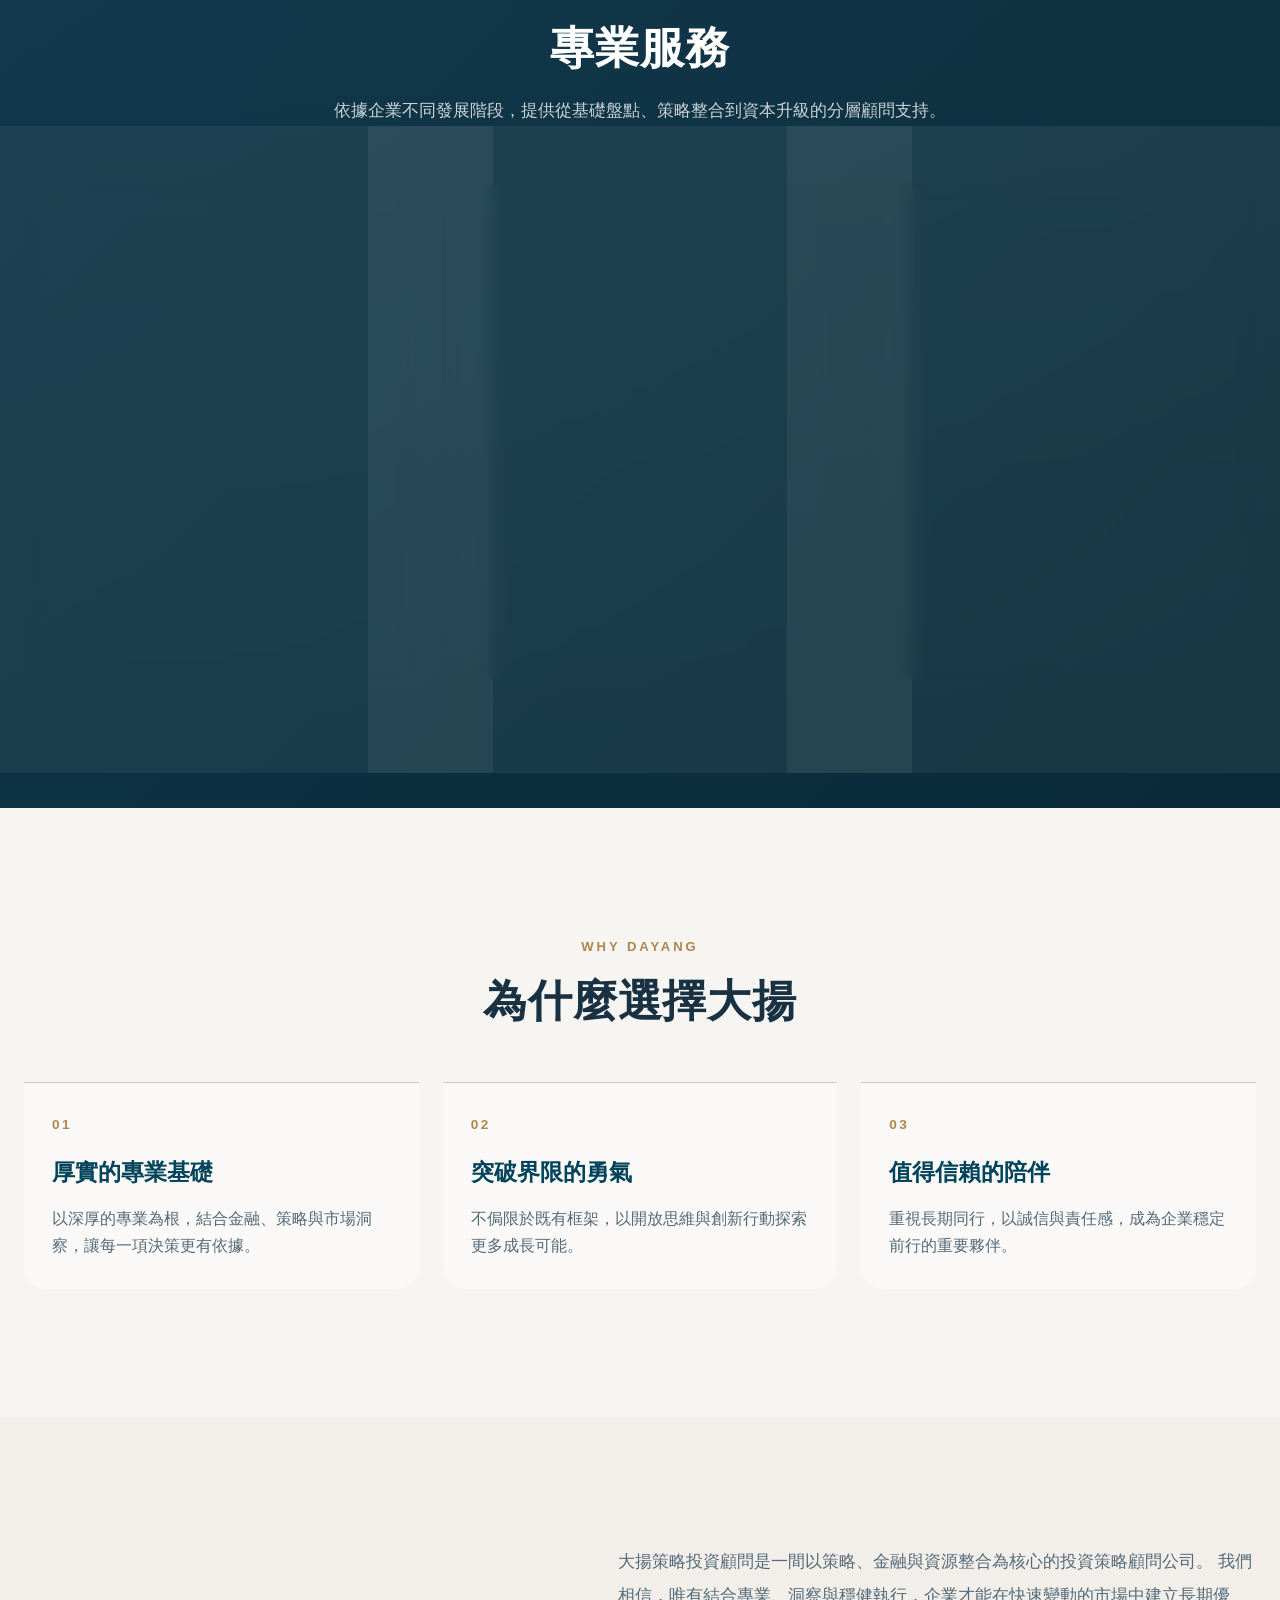
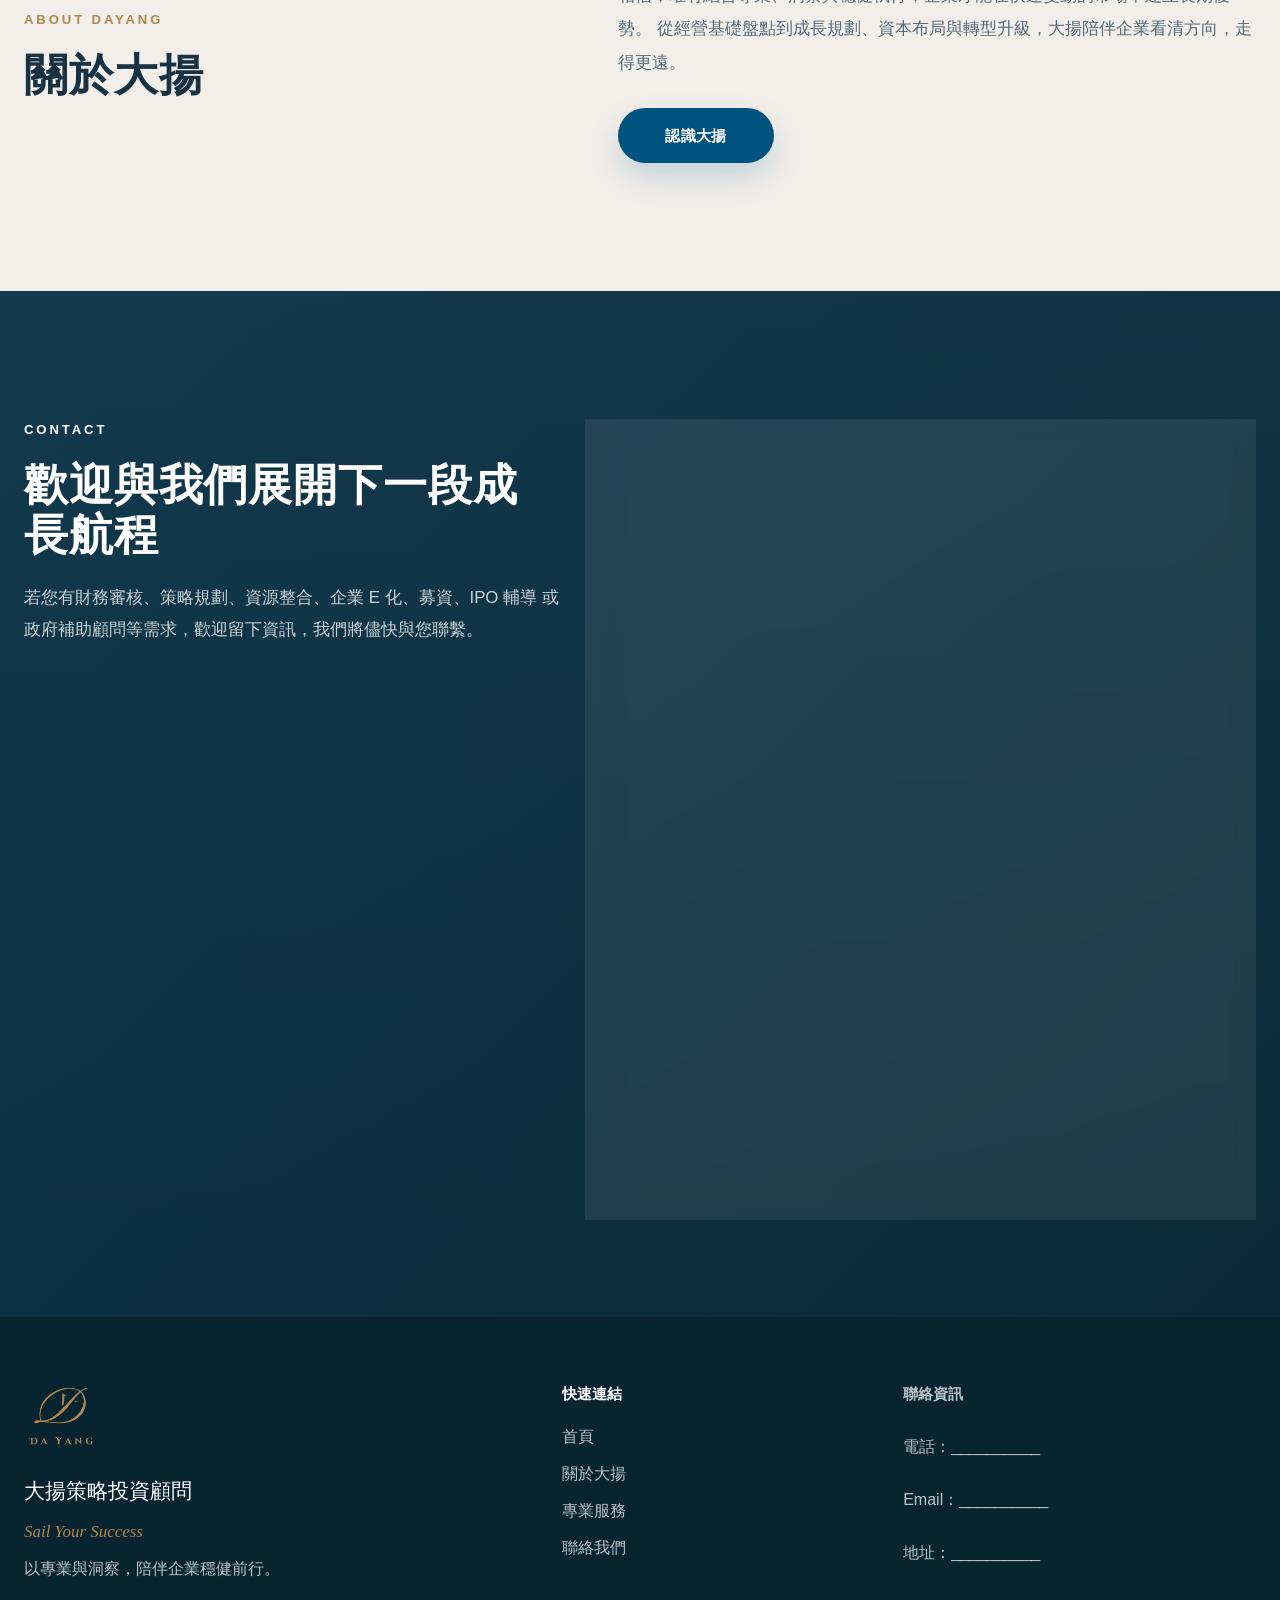
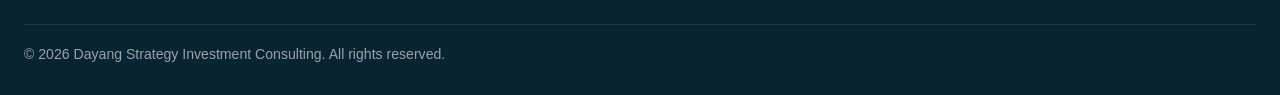
==== commit 0dc86a15: "Update dayang-main.html" ====
--- a/dayang-main.html
+++ b/dayang-main.html
@@ -3,7 +3,7 @@
 <head>
   <meta charset="UTF-8" />
   <meta name="viewport" content="width=device-width, initial-scale=1.0" />
-  <title>大揚策略投資顧問 Dayang Strategy Investment Consulting</title>
+  <title>大揚策略投資顧問 Dayang</title>
   <meta
     name="description"
     content="大揚策略投資顧問提供財務審核、策略評估、資源整合、企業E化、募資與IPO輔導，以及政府補助顧問服務，陪伴企業穩健前行。"
@@ -14,100 +14,66 @@
       --color-wind-blue: #00527f;
       --color-deep-sea: #00435a;
       --color-gold: #ae874d;
-    
       --color-text: #183244;
-      --color-text-soft: #4c6473;
+      --color-text-soft: #536a78;
       --color-white: #ffffff;
       --color-border: rgba(0, 67, 90, 0.12);
       --color-border-light: rgba(255, 255, 255, 0.16);
-    
       --bg-light: #f7f5f2;
       --bg-light-alt: #f2efeb;
       --bg-dark: #0d3649;
       --bg-dark-2: #0a2a39;
-    
       --shadow-soft: 0 16px 40px rgba(0, 43, 64, 0.08);
       --shadow-card: 0 18px 50px rgba(0, 43, 64, 0.10);
-    
       --radius-sm: 14px;
       --radius-md: 22px;
       --radius-lg: 32px;
-    
       --container: 1240px;
       --container-narrow: 860px;
-    
       --transition: 280ms ease;
-    }
-    
-    *,
-    *::before,
-    *::after {
-      box-sizing: border-box;
-    }
-    
-    html {
-      scroll-behavior: smooth;
-    }
-    
+      --header-height: 84px;
+    }
+
+    * { box-sizing: border-box; }
+    html { scroll-behavior: smooth; }
     body {
       margin: 0;
       color: var(--color-text);
       background: var(--color-sail-white);
       font-family: "Noto Sans TC", "PingFang TC", "Microsoft JhengHei", sans-serif;
       line-height: 1.7;
-    }
-    
-    img,
-    video {
-      display: block;
-      max-width: 100%;
-    }
-    
-    a {
-      color: inherit;
-      text-decoration: none;
-    }
-    
-    button,
-    input,
-    textarea {
-      font: inherit;
-    }
-    
+      overflow-x: hidden;
+    }
+
+    img, video { display: block; max-width: 100%; }
+    a { color: inherit; text-decoration: none; }
+    button, input, textarea { font: inherit; }
+
     .container {
       width: min(calc(100% - 48px), var(--container));
       margin: 0 auto;
     }
-    
+
     .section-narrow {
       max-width: var(--container-narrow);
       margin: 0 auto;
     }
-    
-    .text-center {
-      text-align: center;
-    }
-    
-    .section-light {
-      background: var(--bg-light);
-    }
-    
-    .section-light-alt {
-      background: var(--bg-light-alt);
-    }
-    
+
+    .text-center { text-align: center; }
+    .section-light { background: var(--bg-light); }
+    .section-light-alt { background: var(--bg-light-alt); }
     .section-dark {
       background:
         linear-gradient(180deg, rgba(255,255,255,0.02), rgba(255,255,255,0)),
         linear-gradient(135deg, var(--bg-dark), var(--bg-dark-2));
       color: rgba(255,255,255,0.92);
     }
-    
+
     section {
       position: relative;
       padding: 128px 0;
     }
-    
+
     .eyebrow {
       margin: 0 0 18px;
       color: var(--color-gold);
@@ -116,7 +82,7 @@
       letter-spacing: 0.22em;
       text-transform: uppercase;
     }
-    
+
     .section-title {
       margin: 0;
       font-family: "Noto Serif TC", "Times New Roman", serif;
@@ -124,7 +90,7 @@
       line-height: 1.15;
       letter-spacing: 0.02em;
     }
-    
+
     .section-description {
       margin: 22px 0 0;
       max-width: 720px;
@@ -132,16 +98,16 @@
       font-size: 1.05rem;
       line-height: 1.9;
     }
-    
+
     .section-description-centered {
       margin-left: auto;
       margin-right: auto;
     }
-    
+
     .section-heading {
       margin-bottom: 56px;
     }
-    
+
     .btn {
       display: inline-flex;
       align-items: center;
@@ -163,81 +129,106 @@
         opacity var(--transition);
       cursor: pointer;
     }
-    
-    .btn:hover {
-      transform: translateY(-2px);
-    }
-    
+
+    .btn:hover { transform: translateY(-2px); }
+
     .btn-primary {
       background: var(--color-wind-blue);
       color: var(--color-white);
       box-shadow: 0 14px 30px rgba(0, 82, 127, 0.18);
     }
-    
-    .btn-primary:hover {
-      background: var(--color-deep-sea);
-    }
-    
+
+    .btn-primary:hover { background: var(--color-deep-sea); }
+
     .btn-secondary {
       background: rgba(255,255,255,0.14);
       color: var(--color-white);
       border-color: rgba(255,255,255,0.28);
       backdrop-filter: blur(8px);
     }
-    
+
     .section-light .btn-secondary,
     .section-light-alt .btn-secondary {
       background: rgba(255,255,255,0.72);
       color: var(--color-wind-blue);
       border-color: rgba(0, 82, 127, 0.14);
     }
-    
+
     .btn-secondary:hover {
       border-color: var(--color-gold);
       color: var(--color-deep-sea);
     }
-    
+
     /* Header */
     .site-header {
-      position: sticky;
+      position: fixed;
       top: 0;
+      left: 0;
+      width: 100%;
       z-index: 100;
-      background: rgba(239, 237, 236, 0.78);
+      background: rgba(239, 237, 236, 0.08);
+      backdrop-filter: blur(0px);
+      transition:
+        background var(--transition),
+        backdrop-filter var(--transition),
+        border-color var(--transition),
+        box-shadow var(--transition);
+      border-bottom: 1px solid transparent;
+    }
+
+    .site-header.is-scrolled {
+      background: rgba(239, 237, 236, 0.82);
       backdrop-filter: blur(14px);
-      border-bottom: 1px solid rgba(0, 67, 90, 0.08);
-    }
-    
+      border-bottom-color: rgba(0, 67, 90, 0.08);
+      box-shadow: 0 8px 24px rgba(0, 43, 64, 0.06);
+    }
+
     .header-inner {
       display: grid;
       grid-template-columns: auto 1fr auto;
       align-items: center;
       gap: 28px;
-      min-height: 82px;
-    }
-    
+      min-height: var(--header-height);
+    }
+
     .site-logo {
+      display: inline-flex;
+      align-items: center;
+      gap: 14px;
+      min-width: 0;
+    }
+
+    .site-logo-image {
+      height: 56px;
+      width: auto;
+      object-fit: contain;
+    }
+
+    .site-logo-text {
       display: flex;
       flex-direction: column;
       gap: 2px;
     }
-    
+
     .site-logo-zh {
       font-size: 0.95rem;
       font-weight: 700;
       color: var(--color-deep-sea);
       letter-spacing: 0.04em;
-    }
-    
+      line-height: 1.2;
+    }
+
     .site-logo-en {
       font-size: 0.72rem;
       letter-spacing: 0.24em;
       color: var(--color-gold);
-    }
-    
+      line-height: 1.2;
+    }
+
     .site-nav {
       justify-self: center;
     }
-    
+
     .nav-list {
       display: flex;
       align-items: center;
@@ -246,14 +237,14 @@
       padding: 0;
       list-style: none;
     }
-    
+
     .nav-list a {
       position: relative;
       font-size: 0.96rem;
       color: var(--color-text);
       transition: color var(--transition);
     }
-    
+
     .nav-list a::after {
       content: "";
       position: absolute;
@@ -266,15 +257,10 @@
       transform-origin: left;
       transition: transform var(--transition);
     }
-    
-    .nav-list a:hover {
-      color: var(--color-deep-sea);
-    }
-    
-    .nav-list a:hover::after {
-      transform: scaleX(1);
-    }
-    
+
+    .nav-list a:hover { color: var(--color-deep-sea); }
+    .nav-list a:hover::after { transform: scaleX(1); }
+
     .header-cta {
       display: inline-flex;
       align-items: center;
@@ -287,26 +273,65 @@
       font-size: 0.9rem;
       font-weight: 700;
       transition: background var(--transition), transform var(--transition);
-    }
-    
+      white-space: nowrap;
+    }
+
     .header-cta:hover {
       background: var(--color-deep-sea);
       transform: translateY(-1px);
     }
-    
+
+    .nav-toggle {
+      display: none;
+      appearance: none;
+      background: transparent;
+      border: 0;
+      padding: 0;
+      width: 44px;
+      height: 44px;
+      position: relative;
+      cursor: pointer;
+    }
+
+    .nav-toggle span,
+    .nav-toggle::before,
+    .nav-toggle::after {
+      content: "";
+      position: absolute;
+      left: 10px;
+      right: 10px;
+      height: 2px;
+      background: var(--color-deep-sea);
+      transition: transform var(--transition), opacity var(--transition), top var(--transition);
+    }
+
+    .nav-toggle span { top: 21px; }
+    .nav-toggle::before { top: 14px; }
+    .nav-toggle::after { top: 28px; }
+
+    .nav-toggle.is-active span { opacity: 0; }
+    .nav-toggle.is-active::before { top: 21px; transform: rotate(45deg); }
+    .nav-toggle.is-active::after { top: 21px; transform: rotate(-45deg); }
+
+    .mobile-nav {
+      display: none;
+    }
+
     /* Hero */
     .hero-section {
+      position: relative;
       min-height: 100vh;
       padding: 0;
       overflow: hidden;
-      background: var(--bg-dark);
-    }
-    
+      background: #0d3649;
+    }
+
     .hero-media {
       position: absolute;
       inset: 0;
-    }
-    
+      z-index: 0;
+    }
+
     .hero-video,
     .hero-video-fallback {
       position: absolute;
@@ -314,26 +339,36 @@
       width: 100%;
       height: 100%;
     }
-    
+
     .hero-video {
       object-fit: cover;
-    }
-    
+      object-position: center center;
+    }
+
     .hero-video-fallback {
       background:
         radial-gradient(circle at 18% 20%, rgba(255,255,255,0.12) 0 80px, transparent 81px),
         radial-gradient(circle at 78% 14%, rgba(255,255,255,0.08) 0 70px, transparent 71px),
         linear-gradient(to bottom, #d7e8f6 0%, #bdd7e8 20%, #7ea8c0 48%, #2f6788 70%, #0f3347 100%);
     }
-    
+
     .hero-overlay {
       position: absolute;
       inset: 0;
       background:
-        linear-gradient(to right, rgba(239,237,236,0.78) 0%, rgba(239,237,236,0.42) 34%, rgba(5,20,28,0.08) 100%),
-        linear-gradient(to bottom, rgba(255,255,255,0.06), rgba(0,0,0,0.18));
-    }
-    
+        linear-gradient(to right, rgba(239, 237, 236, 0.78) 0%, rgba(239, 237, 236, 0.42) 34%, rgba(5, 20, 28, 0.14) 100%),
+        linear-gradient(to bottom, rgba(255,255,255,0.05), rgba(0,0,0,0.18));
+    }
+
+    .hero-gradient {
+      position: absolute;
+      inset: 0;
+      background:
+        radial-gradient(circle at 18% 24%, rgba(255,255,255,0.14) 0 120px, transparent 121px),
+        radial-gradient(circle at 78% 18%, rgba(255,255,255,0.08) 0 100px, transparent 101px);
+      pointer-events: none;
+    }
+
     .hero-content {
       position: relative;
       z-index: 2;
@@ -341,41 +376,98 @@
       display: flex;
       align-items: center;
     }
-    
+
     .hero-copy {
-      max-width: 640px;
-      padding: 140px 0 80px;
-    }
-    
+      max-width: 660px;
+      padding: 140px 0 88px;
+    }
+
+    .hero-eyebrow {
+      margin-bottom: 20px;
+      color: var(--color-gold);
+      font-family: "Playfair Display", "Times New Roman", serif;
+      font-size: 1rem;
+      font-style: italic;
+      font-weight: 600;
+      letter-spacing: 0.08em;
+      text-transform: none;
+    }
+
     .hero-title {
       margin: 0;
       color: var(--color-deep-sea);
       font-family: "Noto Serif TC", "Times New Roman", serif;
-      font-size: clamp(3rem, 6vw, 5.9rem);
-      line-height: 1.02;
+      font-size: clamp(3rem, 6vw, 5.8rem);
+      line-height: 1.04;
       letter-spacing: 0.02em;
-    }
-    
+      text-wrap: balance;
+    }
+
     .hero-description {
       margin: 26px 0 0;
       max-width: 600px;
-      color: rgba(24, 50, 68, 0.88);
-      font-size: 1.12rem;
+      color: rgba(24, 50, 68, 0.92);
+      font-size: 1.08rem;
       line-height: 1.95;
     }
-    
+
     .hero-actions {
       display: flex;
       flex-wrap: wrap;
       gap: 14px;
       margin-top: 34px;
     }
-    
+
+    .hero-actions .btn-primary {
+      background: #00527f;
+      color: #fff;
+      box-shadow: 0 14px 30px rgba(0, 82, 127, 0.22);
+    }
+
+    .hero-actions .btn-primary:hover { background: #00435a; }
+
+    .hero-actions .btn-secondary {
+      background: rgba(255,255,255,0.3);
+      color: #00435a;
+      border: 1px solid rgba(0, 67, 90, 0.16);
+      backdrop-filter: blur(8px);
+    }
+
+    .hero-actions .btn-secondary:hover {
+      border-color: #ae874d;
+      color: #00435a;
+      background: rgba(255,255,255,0.44);
+    }
+
+    .hero-scroll {
+      position: absolute;
+      left: 50%;
+      bottom: 32px;
+      z-index: 3;
+      transform: translateX(-50%);
+      display: inline-flex;
+      flex-direction: column;
+      align-items: center;
+      gap: 10px;
+      color: rgba(255,255,255,0.8);
+      font-size: 0.72rem;
+      letter-spacing: 0.22em;
+      text-transform: uppercase;
+    }
+
+    .hero-scroll-line {
+      width: 1px;
+      height: 42px;
+      background: linear-gradient(to bottom, rgba(255,255,255,0.08), rgba(255,255,255,0.88));
+      animation: scrollPulse 1.8s infinite;
+    }
+
+    @keyframes scrollPulse {
+      0%, 100% { opacity: 0.5; transform: scaleY(1); }
+      50% { opacity: 1; transform: scaleY(1.15); }
+    }
+
     /* Vision */
-    .vision-section .section-title {
-      margin-top: 6px;
-    }
-    
     .vision-tagline-en {
       margin: 18px 0 0;
       color: var(--color-gold);
@@ -383,14 +475,14 @@
       font-size: clamp(1.4rem, 2vw, 2rem);
       font-style: italic;
     }
-    
+
     .vision-tagline-zh {
       margin: 10px 0 0;
       font-family: "Noto Serif TC", "Times New Roman", serif;
       font-size: clamp(1.25rem, 2vw, 1.8rem);
       color: var(--color-deep-sea);
     }
-    
+
     /* Split sections */
     .split-layout {
       display: grid;
@@ -398,17 +490,17 @@
       gap: 72px;
       align-items: start;
     }
-    
+
     .split-intro {
       position: sticky;
       top: 120px;
     }
-    
+
     .framework-steps {
       display: grid;
       gap: 22px;
     }
-    
+
     .framework-item {
       padding: 28px 30px;
       border: 1px solid var(--color-border);
@@ -416,7 +508,7 @@
       background: rgba(255,255,255,0.72);
       box-shadow: var(--shadow-soft);
     }
-    
+
     .framework-number {
       margin: 0 0 12px;
       color: var(--color-gold);
@@ -424,27 +516,27 @@
       font-weight: 700;
       letter-spacing: 0.18em;
     }
-    
+
     .framework-title {
       margin: 0 0 10px;
       font-family: "Noto Serif TC", "Times New Roman", serif;
       font-size: 1.4rem;
       color: var(--color-deep-sea);
     }
-    
+
     .framework-text {
       margin: 0;
       color: var(--color-text-soft);
       line-height: 1.9;
     }
-    
+
     /* Values */
     .value-grid {
       display: grid;
       grid-template-columns: repeat(4, 1fr);
       gap: 24px;
     }
-    
+
     .value-card {
       padding: 30px 26px;
       border: 1px solid var(--color-border);
@@ -453,13 +545,13 @@
       box-shadow: var(--shadow-soft);
       transition: transform var(--transition), box-shadow var(--transition), border-color var(--transition);
     }
-    
+
     .value-card:hover {
       transform: translateY(-4px);
       box-shadow: var(--shadow-card);
       border-color: rgba(174, 135, 77, 0.3);
     }
-    
+
     .value-en {
       margin: 0 0 14px;
       color: var(--color-gold);
@@ -468,43 +560,34 @@
       letter-spacing: 0.16em;
       text-transform: uppercase;
     }
-    
+
     .value-title {
       margin: 0 0 10px;
       font-family: "Noto Serif TC", "Times New Roman", serif;
       font-size: 1.38rem;
       color: var(--color-deep-sea);
     }
-    
+
     .value-text {
       margin: 0;
       color: var(--color-text-soft);
     }
-    
+
     /* Services */
     .services-section .eyebrow,
     .services-section .section-title {
       color: var(--color-white);
     }
-    
-    .services-section .eyebrow {
-      color: rgba(255,255,255,0.74);
-    }
-    
-    .services-section .section-description {
-      color: rgba(255,255,255,0.78);
-    }
-    
+
+    .services-section .eyebrow { color: rgba(255,255,255,0.74); }
+    .services-section .section-description { color: rgba(255,255,255,0.78); }
+
     .service-grid {
       display: grid;
       grid-template-columns: repeat(3, 1fr);
       gap: 26px;
     }
-    
-    .service-card {
-      height: 100%;
-    }
-    
+
     .service-card-inner {
       height: 100%;
       padding: 34px 28px 30px;
@@ -515,13 +598,13 @@
       box-shadow: 0 18px 50px rgba(0,0,0,0.12);
       transition: transform var(--transition), border-color var(--transition), background var(--transition);
     }
-    
+
     .service-card-inner:hover {
       transform: translateY(-4px);
       border-color: rgba(174, 135, 77, 0.42);
       background: rgba(255,255,255,0.08);
     }
-    
+
     .service-tag {
       margin: 0 0 18px;
       color: var(--color-gold);
@@ -530,30 +613,30 @@
       letter-spacing: 0.18em;
       text-transform: uppercase;
     }
-    
+
     .service-title {
       margin: 0 0 14px;
       font-family: "Noto Serif TC", "Times New Roman", serif;
       font-size: 1.7rem;
       color: var(--color-white);
     }
-    
+
     .service-target,
     .service-text {
       margin: 0;
       color: rgba(255,255,255,0.78);
     }
-    
+
     .service-target {
       font-size: 0.96rem;
       line-height: 1.85;
     }
-    
+
     .service-text {
       margin-top: 16px;
       line-height: 1.9;
     }
-    
+
     .service-list {
       margin: 22px 0 0;
       padding: 0;
@@ -561,13 +644,13 @@
       display: grid;
       gap: 12px;
     }
-    
+
     .service-list li {
       position: relative;
       padding-left: 18px;
       color: rgba(255,255,255,0.92);
     }
-    
+
     .service-list li::before {
       content: "";
       position: absolute;
@@ -577,21 +660,21 @@
       height: 1px;
       background: var(--color-gold);
     }
-    
+
     /* Why */
     .why-grid {
       display: grid;
       grid-template-columns: repeat(3, 1fr);
       gap: 24px;
     }
-    
+
     .why-card {
       padding: 30px 28px;
       border-top: 1px solid rgba(174, 135, 77, 0.42);
       background: rgba(255,255,255,0.38);
       border-radius: 0 0 22px 22px;
     }
-    
+
     .why-number {
       margin: 0 0 18px;
       color: var(--color-gold);
@@ -599,39 +682,32 @@
       font-weight: 700;
       letter-spacing: 0.18em;
     }
-    
+
     .why-title {
       margin: 0 0 12px;
       font-family: "Noto Serif TC", "Times New Roman", serif;
       font-size: 1.42rem;
       color: var(--color-deep-sea);
     }
-    
+
     .why-text {
       margin: 0;
       color: var(--color-text-soft);
     }
-    
+
     /* About */
-    .about-layout {
-      align-items: center;
-    }
-    
-    .about-content {
-      max-width: 720px;
-    }
-    
+    .about-layout { align-items: center; }
+    .about-content { max-width: 720px; }
+
     .about-text {
       margin: 0;
       color: var(--color-text-soft);
       font-size: 1.05rem;
       line-height: 2;
     }
-    
-    .about-actions {
-      margin-top: 28px;
-    }
-    
+
+    .about-actions { margin-top: 28px; }
+
     /* Contact */
     .contact-layout {
       display: grid;
@@ -639,16 +715,16 @@
       gap: 42px;
       align-items: start;
     }
-    
+
     .contact-section .eyebrow,
     .contact-section .section-title {
       color: var(--color-white);
     }
-    
+
     .contact-section .section-description {
       color: rgba(255,255,255,0.78);
     }
-    
+
     .contact-form-wrap {
       padding: 28px;
       border: 1px solid rgba(255,255,255,0.12);
@@ -656,22 +732,22 @@
       background: rgba(255,255,255,0.08);
       backdrop-filter: blur(10px);
     }
-    
+
     .contact-form {
       display: grid;
       gap: 18px;
     }
-    
+
     .form-row {
       display: grid;
       gap: 8px;
     }
-    
+
     .form-row label {
       font-size: 0.92rem;
       color: rgba(255,255,255,0.86);
     }
-    
+
     .form-row input,
     .form-row textarea {
       width: 100%;
@@ -683,43 +759,47 @@
       outline: none;
       transition: border-color var(--transition), box-shadow var(--transition);
     }
-    
+
     .form-row input:focus,
     .form-row textarea:focus {
       border-color: rgba(174, 135, 77, 0.8);
       box-shadow: 0 0 0 4px rgba(174, 135, 77, 0.12);
     }
-    
+
     .form-row textarea {
       resize: vertical;
       min-height: 140px;
     }
-    
-    .form-actions {
-      padding-top: 6px;
-    }
-    
+
+    .form-actions { padding-top: 6px; }
+
     /* Footer */
     .site-footer {
       background: #082431;
       color: rgba(255,255,255,0.84);
       padding-top: 64px;
     }
-    
+
     .footer-inner {
       display: grid;
       grid-template-columns: 1.3fr 0.8fr 0.9fr;
       gap: 28px;
       padding-bottom: 42px;
     }
-    
+
+    .footer-logo {
+      height: 74px;
+      width: auto;
+      margin-bottom: 18px;
+    }
+
     .footer-brand-name {
       margin: 0 0 10px;
       font-family: "Noto Serif TC", "Times New Roman", serif;
       font-size: 1.3rem;
       color: var(--color-white);
     }
-    
+
     .footer-brand-tagline {
       margin: 0 0 8px;
       color: var(--color-gold);
@@ -727,21 +807,21 @@
       font-size: 1.06rem;
       font-style: italic;
     }
-    
+
     .footer-brand-text,
     .footer-contact p,
     .footer-nav a {
       margin: 0;
       color: rgba(255,255,255,0.72);
     }
-    
+
     .footer-heading {
       margin: 0 0 16px;
       color: var(--color-white);
       font-size: 0.95rem;
       font-weight: 700;
     }
-    
+
     .footer-nav {
       list-style: none;
       margin: 0;
@@ -749,27 +829,37 @@
       display: grid;
       gap: 10px;
     }
-    
-    .footer-nav a:hover {
-      color: var(--color-gold);
-    }
-    
+
+    .footer-nav a:hover { color: var(--color-gold); }
+
     .footer-contact {
       display: grid;
       gap: 10px;
     }
-    
+
     .footer-bottom {
       padding: 18px 0 28px;
       border-top: 1px solid rgba(255,255,255,0.08);
     }
-    
+
     .footer-bottom p {
       margin: 0;
       font-size: 0.88rem;
       color: rgba(255,255,255,0.58);
     }
-    
+
+    /* Reveal animation */
+    .reveal {
+      opacity: 0;
+      transform: translateY(28px);
+      transition: opacity 700ms ease, transform 700ms ease;
+    }
+
+    .reveal.is-visible {
+      opacity: 1;
+      transform: translateY(0);
+    }
+
     /* Responsive */
     @media (max-width: 1100px) {
       .split-layout,
@@ -777,114 +867,112 @@
         grid-template-columns: 1fr;
         gap: 42px;
       }
-    
-      .split-intro {
-        position: static;
-      }
-    
-      .value-grid {
-        grid-template-columns: repeat(2, 1fr);
-      }
-    
+
+      .split-intro { position: static; }
+      .value-grid { grid-template-columns: repeat(2, 1fr); }
       .service-grid,
       .why-grid,
-      .footer-inner {
-        grid-template-columns: 1fr;
+      .footer-inner { grid-template-columns: 1fr; }
+      .hero-copy { max-width: 580px; }
+    }
+
+    @media (max-width: 980px) {
+      .hero-overlay {
+        background:
+          linear-gradient(to right, rgba(239, 237, 236, 0.82) 0%, rgba(239, 237, 236, 0.56) 48%, rgba(5, 20, 28, 0.18) 100%),
+          linear-gradient(to bottom, rgba(255,255,255,0.05), rgba(0,0,0,0.18));
       }
-    
-      .hero-copy {
-        max-width: 580px;
+
+      .site-logo-text { display: none; }
+    }
+
+    @media (max-width: 820px) {
+      section { padding: 96px 0; }
+      .container { width: min(calc(100% - 32px), var(--container)); }
+
+      .header-inner {
+        grid-template-columns: auto 1fr auto auto;
+        gap: 14px;
       }
-    }
-    
-    @media (max-width: 820px) {
-      section {
-        padding: 96px 0;
+
+      .site-nav,
+      .header-cta { display: none; }
+
+      .nav-toggle { display: inline-block; }
+
+      .mobile-nav {
+        display: block;
+        position: fixed;
+        top: var(--header-height);
+        left: 0;
+        right: 0;
+        background: rgba(239, 237, 236, 0.96);
+        backdrop-filter: blur(14px);
+        border-bottom: 1px solid rgba(0, 67, 90, 0.08);
+        transform: translateY(-120%);
+        transition: transform var(--transition);
+        z-index: 99;
       }
-    
-      .container {
-        width: min(calc(100% - 32px), var(--container));
+
+      .mobile-nav.is-open {
+        transform: translateY(0);
       }
-    
-      .header-inner {
-        grid-template-columns: 1fr auto;
+
+      .mobile-nav ul {
+        list-style: none;
+        margin: 0;
+        padding: 16px 24px 22px;
+        display: grid;
+        gap: 10px;
       }
-    
-      .site-nav {
-        display: none;
+
+      .mobile-nav a {
+        display: block;
+        padding: 10px 0;
+        color: var(--color-deep-sea);
+        font-weight: 600;
       }
-    
-      .hero-content {
-        align-items: flex-start;
+
+      .hero-content { align-items: flex-start; }
+      .hero-copy { max-width: none; padding: 126px 0 84px; }
+      .hero-title { max-width: 520px; }
+      .hero-description { max-width: 520px; font-size: 1rem; }
+      .hero-scroll { bottom: 24px; }
+      .value-grid { grid-template-columns: 1fr; }
+      .contact-form-wrap { padding: 22px; }
+      .footer-inner { padding-bottom: 34px; }
+    }
+
+    @media (max-width: 560px) {
+      .site-logo-image { height: 46px; }
+      .hero-section { min-height: 86vh; }
+
+      .hero-overlay {
+        background:
+          linear-gradient(to bottom, rgba(239, 237, 236, 0.78) 0%, rgba(239, 237, 236, 0.48) 42%, rgba(5, 20, 28, 0.24) 100%),
+          linear-gradient(to bottom, rgba(255,255,255,0.05), rgba(0,0,0,0.18));
       }
-    
-      .hero-copy {
-        padding: 140px 0 72px;
-      }
-    
-      .hero-title {
-        max-width: 520px;
-      }
-    
-      .hero-description {
-        font-size: 1rem;
-      }
-    
-      .value-grid {
-        grid-template-columns: 1fr;
-      }
-    
-      .contact-form-wrap {
-        padding: 22px;
-      }
-    
-      .footer-inner {
-        padding-bottom: 34px;
-      }
-    }
-    
-    @media (max-width: 560px) {
-      .site-header {
-        position: sticky;
-      }
-    
-      .header-inner {
-        min-height: 72px;
-        gap: 16px;
-      }
-    
-      .site-logo-zh {
-        font-size: 0.84rem;
-      }
-    
-      .site-logo-en {
-        font-size: 0.64rem;
-      }
-    
-      .header-cta {
-        min-height: 40px;
-        padding: 0 14px;
-        font-size: 0.82rem;
-      }
-    
-      .hero-copy {
-        padding: 120px 0 64px;
-      }
-    
+
+      .hero-copy { padding: 112px 0 76px; }
+      .hero-eyebrow { font-size: 0.94rem; }
       .hero-title {
         font-size: clamp(2.5rem, 13vw, 4rem);
-        line-height: 1.04;
+        line-height: 1.06;
       }
-    
+
+      .hero-description {
+        font-size: 0.96rem;
+        line-height: 1.9;
+      }
+
       .hero-actions {
         flex-direction: column;
         align-items: stretch;
       }
-    
-      .btn {
-        width: 100%;
-      }
-    
+
+      .hero-actions .btn { width: 100%; }
+      .hero-scroll { display: none; }
+
       .framework-item,
       .value-card,
       .service-card-inner,
@@ -892,11 +980,9 @@
         padding-left: 20px;
         padding-right: 20px;
       }
-    
-      .section-title {
-        font-size: 2rem;
-      }
-    
+
+      .section-title { font-size: 2rem; }
+
       .section-description,
       .about-text,
       .framework-text,
@@ -904,15 +990,20 @@
       .why-text {
         font-size: 0.98rem;
       }
-    }
-</style>
+
+      .footer-logo { height: 62px; }
+    }
+  </style>
 </head>
 <body>
-  <header class="site-header">
+  <header class="site-header" id="siteHeader">
     <div class="container header-inner">
-      <a href="#hero" class="site-logo">
-        <span class="site-logo-zh">大揚策略投資顧問</span>
-        <span class="site-logo-en">DAYANG</span>
+      <a href="#hero" class="site-logo" aria-label="大揚策略投資顧問首頁">
+        <img src="assets/images/dayang-logo-gold.png" alt="Dayang Logo" class="site-logo-image" />
+        <span class="site-logo-text">
+          <span class="site-logo-zh">大揚策略投資顧問</span>
+          <span class="site-logo-en">DAYANG</span>
+        </span>
       </a>
 
       <nav class="site-nav" aria-label="主導覽">
@@ -925,25 +1016,45 @@
       </nav>
 
       <a href="#contact" class="header-cta">立即洽詢</a>
+
+      <button class="nav-toggle" id="navToggle" aria-label="開啟選單" aria-expanded="false" aria-controls="mobileNav">
+        <span></span>
+      </button>
     </div>
+
+    <nav class="mobile-nav" id="mobileNav" aria-label="手機導覽">
+      <ul>
+        <li><a href="#hero">首頁</a></li>
+        <li><a href="#about">關於大揚</a></li>
+        <li><a href="#services">專業服務</a></li>
+        <li><a href="#contact">聯絡我們</a></li>
+      </ul>
+    </nav>
   </header>
 
   <main>
     <section id="hero" class="hero-section">
       <div class="hero-media">
-        <!-- 之後這裡放影片 -->
-        <!--
-        <video class="hero-video" autoplay muted loop playsinline preload="auto">
+        <video
+          class="hero-video"
+          autoplay
+          muted
+          loop
+          playsinline
+          preload="auto"
+          poster="assets/images/dayang-hero-poster.jpg"
+        >
           <source src="assets/video/dayang-hero.mp4" type="video/mp4" />
         </video>
-        -->
+
         <div class="hero-video-fallback"></div>
         <div class="hero-overlay"></div>
+        <div class="hero-gradient"></div>
       </div>
 
       <div class="container hero-content">
-        <div class="hero-copy">
-          <p class="eyebrow">Sail Your Success</p>
+        <div class="hero-copy reveal">
+          <p class="eyebrow hero-eyebrow">Sail Your Success</p>
           <h1 class="hero-title">陪你揚起成功之帆</h1>
           <p class="hero-description">
             結合財務審核、策略評估、資源整合、企業 E 化、募資與 IPO 輔導，
@@ -956,15 +1067,20 @@
           </div>
         </div>
       </div>
+
+      <a href="#vision" class="hero-scroll" aria-label="往下瀏覽">
+        <span class="hero-scroll-line"></span>
+        <span class="hero-scroll-text">SCROLL</span>
+      </a>
     </section>
 
     <section id="vision" class="vision-section section-light">
-      <div class="container section-narrow text-center">
+      <div class="container section-narrow text-center reveal">
         <p class="eyebrow">Brand Vision</p>
         <h2 class="section-title">品牌願景</h2>
         <p class="vision-tagline-en">Sail Your Success</p>
         <p class="vision-tagline-zh">陪你揚起成功之帆</p>
-        <p class="section-description">
+        <p class="section-description" style="margin-left:auto;margin-right:auto;">
           我們相信，企業的成長不只是追逐短期風口，而是建立可持續的商業模式，
           走出更穩健、更長遠的發展航道。大揚以專業與洞察為基礎，
           陪伴企業在變局中掌握方向、前行有據。
@@ -974,7 +1090,7 @@
 
     <section id="framework" class="framework-section section-light-alt">
       <div class="container split-layout">
-        <div class="split-intro">
+        <div class="split-intro reveal">
           <p class="eyebrow">From Vision to Action</p>
           <h2 class="section-title">從願景到實踐</h2>
           <p class="section-description">
@@ -983,7 +1099,7 @@
         </div>
 
         <div class="framework-steps">
-          <article class="framework-item">
+          <article class="framework-item reveal">
             <p class="framework-number">01</p>
             <h3 class="framework-title">我們期望</h3>
             <p class="framework-text">
@@ -991,7 +1107,7 @@
             </p>
           </article>
 
-          <article class="framework-item">
+          <article class="framework-item reveal">
             <p class="framework-number">02</p>
             <h3 class="framework-title">我們透過</h3>
             <p class="framework-text">
@@ -999,7 +1115,7 @@
             </p>
           </article>
 
-          <article class="framework-item">
+          <article class="framework-item reveal">
             <p class="framework-number">03</p>
             <h3 class="framework-title">我們實踐</h3>
             <p class="framework-text">
@@ -1007,7 +1123,7 @@
             </p>
           </article>
 
-          <article class="framework-item">
+          <article class="framework-item reveal">
             <p class="framework-number">04</p>
             <h3 class="framework-title">我們成就</h3>
             <p class="framework-text">
@@ -1020,42 +1136,34 @@
 
     <section id="values" class="values-section section-light">
       <div class="container">
-        <div class="section-heading text-center">
+        <div class="section-heading text-center reveal">
           <p class="eyebrow">Core Value</p>
           <h2 class="section-title">核心價值</h2>
         </div>
 
         <div class="value-grid">
-          <article class="value-card">
+          <article class="value-card reveal">
             <p class="value-en">Insight</p>
             <h3 class="value-title">洞察趨勢</h3>
-            <p class="value-text">
-              精準分析市場動向，預見未來機會。
-            </p>
+            <p class="value-text">精準分析市場動向，預見未來機會。</p>
           </article>
 
-          <article class="value-card">
+          <article class="value-card reveal">
             <p class="value-en">Empathy</p>
             <h3 class="value-title">理解需求</h3>
-            <p class="value-text">
-              深入理解企業挑戰，量身打造策略方案。
-            </p>
+            <p class="value-text">深入理解企業挑戰，量身打造策略方案。</p>
           </article>
 
-          <article class="value-card">
+          <article class="value-card reveal">
             <p class="value-en">Expertise</p>
             <h3 class="value-title">專業服務</h3>
-            <p class="value-text">
-              以金融與策略實力，提供可落地的解決方案。
-            </p>
+            <p class="value-text">以金融與策略實力，提供可落地的解決方案。</p>
           </article>
 
-          <article class="value-card">
+          <article class="value-card reveal">
             <p class="value-en">Partnership</p>
             <h3 class="value-title">共創雙贏</h3>
-            <p class="value-text">
-              以長期陪伴為本，攜手創造永續成長。
-            </p>
+            <p class="value-text">以長期陪伴為本，攜手創造永續成長。</p>
           </article>
         </div>
       </div>
@@ -1063,7 +1171,7 @@
 
     <section id="services" class="services-section section-dark">
       <div class="container">
-        <div class="section-heading text-center">
+        <div class="section-heading text-center reveal">
           <p class="eyebrow">Services</p>
           <h2 class="section-title">專業服務</h2>
           <p class="section-description section-description-centered">
@@ -1072,7 +1180,7 @@
         </div>
 
         <div class="service-grid">
-          <article class="service-card">
+          <article class="service-card reveal">
             <div class="service-card-inner">
               <p class="service-tag">Phase 01</p>
               <h3 class="service-title">啟航健檢</h3>
@@ -1090,7 +1198,7 @@
             </div>
           </article>
 
-          <article class="service-card">
+          <article class="service-card reveal">
             <div class="service-card-inner">
               <p class="service-tag">Phase 02</p>
               <h3 class="service-title">成長整合</h3>
@@ -1108,7 +1216,7 @@
             </div>
           </article>
 
-          <article class="service-card">
+          <article class="service-card reveal">
             <div class="service-card-inner">
               <p class="service-tag">Phase 03</p>
               <h3 class="service-title">領航升級</h3>
@@ -1131,13 +1239,13 @@
 
     <section id="why-dayang" class="why-section section-light">
       <div class="container">
-        <div class="section-heading text-center">
+        <div class="section-heading text-center reveal">
           <p class="eyebrow">Why Dayang</p>
           <h2 class="section-title">為什麼選擇大揚</h2>
         </div>
 
         <div class="why-grid">
-          <article class="why-card">
+          <article class="why-card reveal">
             <p class="why-number">01</p>
             <h3 class="why-title">厚實的專業基礎</h3>
             <p class="why-text">
@@ -1145,7 +1253,7 @@
             </p>
           </article>
 
-          <article class="why-card">
+          <article class="why-card reveal">
             <p class="why-number">02</p>
             <h3 class="why-title">突破界限的勇氣</h3>
             <p class="why-text">
@@ -1153,7 +1261,7 @@
             </p>
           </article>
 
-          <article class="why-card">
+          <article class="why-card reveal">
             <p class="why-number">03</p>
             <h3 class="why-title">值得信賴的陪伴</h3>
             <p class="why-text">
@@ -1166,12 +1274,12 @@
 
     <section id="about" class="about-section section-light-alt">
       <div class="container split-layout about-layout">
-        <div class="split-intro">
+        <div class="split-intro reveal">
           <p class="eyebrow">About Dayang</p>
           <h2 class="section-title">關於大揚</h2>
         </div>
 
-        <div class="about-content">
+        <div class="about-content reveal">
           <p class="about-text">
             大揚策略投資顧問是一間以策略、金融與資源整合為核心的投資策略顧問公司。
             我們相信，唯有結合專業、洞察與穩健執行，企業才能在快速變動的市場中建立長期優勢。
@@ -1187,7 +1295,7 @@
 
     <section id="contact" class="contact-section section-dark">
       <div class="container contact-layout">
-        <div class="contact-copy">
+        <div class="contact-copy reveal">
           <p class="eyebrow">Contact</p>
           <h2 class="section-title">歡迎與我們展開下一段成長航程</h2>
           <p class="section-description">
@@ -1196,7 +1304,7 @@
           </p>
         </div>
 
-        <div class="contact-form-wrap">
+        <div class="contact-form-wrap reveal">
           <form class="contact-form">
             <div class="form-row">
               <label for="name">姓名</label>
@@ -1235,6 +1343,7 @@
   <footer class="site-footer">
     <div class="container footer-inner">
       <div class="footer-brand">
+        <img src="assets/images/dayang-logo-gold.png" alt="Dayang Logo" class="footer-logo" />
         <p class="footer-brand-name">大揚策略投資顧問</p>
         <p class="footer-brand-tagline">Sail Your Success</p>
         <p class="footer-brand-text">以專業與洞察，陪伴企業穩健前行。</p>
@@ -1252,9 +1361,9 @@
 
       <div class="footer-contact">
         <p class="footer-heading">聯絡資訊</p>
-        <p>電話：(02) 8978-1881</p>
-        <p>Email：info@dayangsic.com</p>
-        <p></p>
+        <p>電話：__________</p>
+        <p>Email：__________</p>
+        <p>地址：__________</p>
       </div>
     </div>
 
@@ -1262,5 +1371,63 @@
       <p>&copy; 2026 Dayang Strategy Investment Consulting. All rights reserved.</p>
     </div>
   </footer>
+
+  <script>
+    // Header scroll state
+    const siteHeader = document.getElementById("siteHeader");
+    function updateHeaderState() {
+      if (window.scrollY > 10) {
+        siteHeader.classList.add("is-scrolled");
+      } else {
+        siteHeader.classList.remove("is-scrolled");
+      }
+    }
+    updateHeaderState();
+    window.addEventListener("scroll", updateHeaderState);
+
+    // Mobile nav
+    const navToggle = document.getElementById("navToggle");
+    const mobileNav = document.getElementById("mobileNav");
+    const mobileNavLinks = mobileNav.querySelectorAll("a");
+
+    navToggle.addEventListener("click", () => {
+      const isOpen = mobileNav.classList.toggle("is-open");
+      navToggle.classList.toggle("is-active", isOpen);
+      navToggle.setAttribute("aria-expanded", String(isOpen));
+      document.body.style.overflow = isOpen ? "hidden" : "";
+    });
+
+    mobileNavLinks.forEach(link => {
+      link.addEventListener("click", () => {
+        mobileNav.classList.remove("is-open");
+        navToggle.classList.remove("is-active");
+        navToggle.setAttribute("aria-expanded", "false");
+        document.body.style.overflow = "";
+      });
+    });
+
+    // Reveal on scroll
+    const revealEls = document.querySelectorAll(".reveal");
+    const observer = new IntersectionObserver((entries) => {
+      entries.forEach(entry => {
+        if (entry.isIntersecting) {
+          entry.target.classList.add("is-visible");
+          observer.unobserve(entry.target);
+        }
+      });
+    }, {
+      threshold: 0.14,
+      rootMargin: "0px 0px -40px 0px"
+    });
+
+    revealEls.forEach(el => observer.observe(el));
+
+    // Simple contact form placeholder
+    const contactForm = document.querySelector(".contact-form");
+    contactForm.addEventListener("submit", (e) => {
+      e.preventDefault();
+      alert("表單送出功能可在下一步接 EmailJS、Formspree、Netlify Forms 或後端 API。");
+    });
+  </script>
 </body>
 </html>
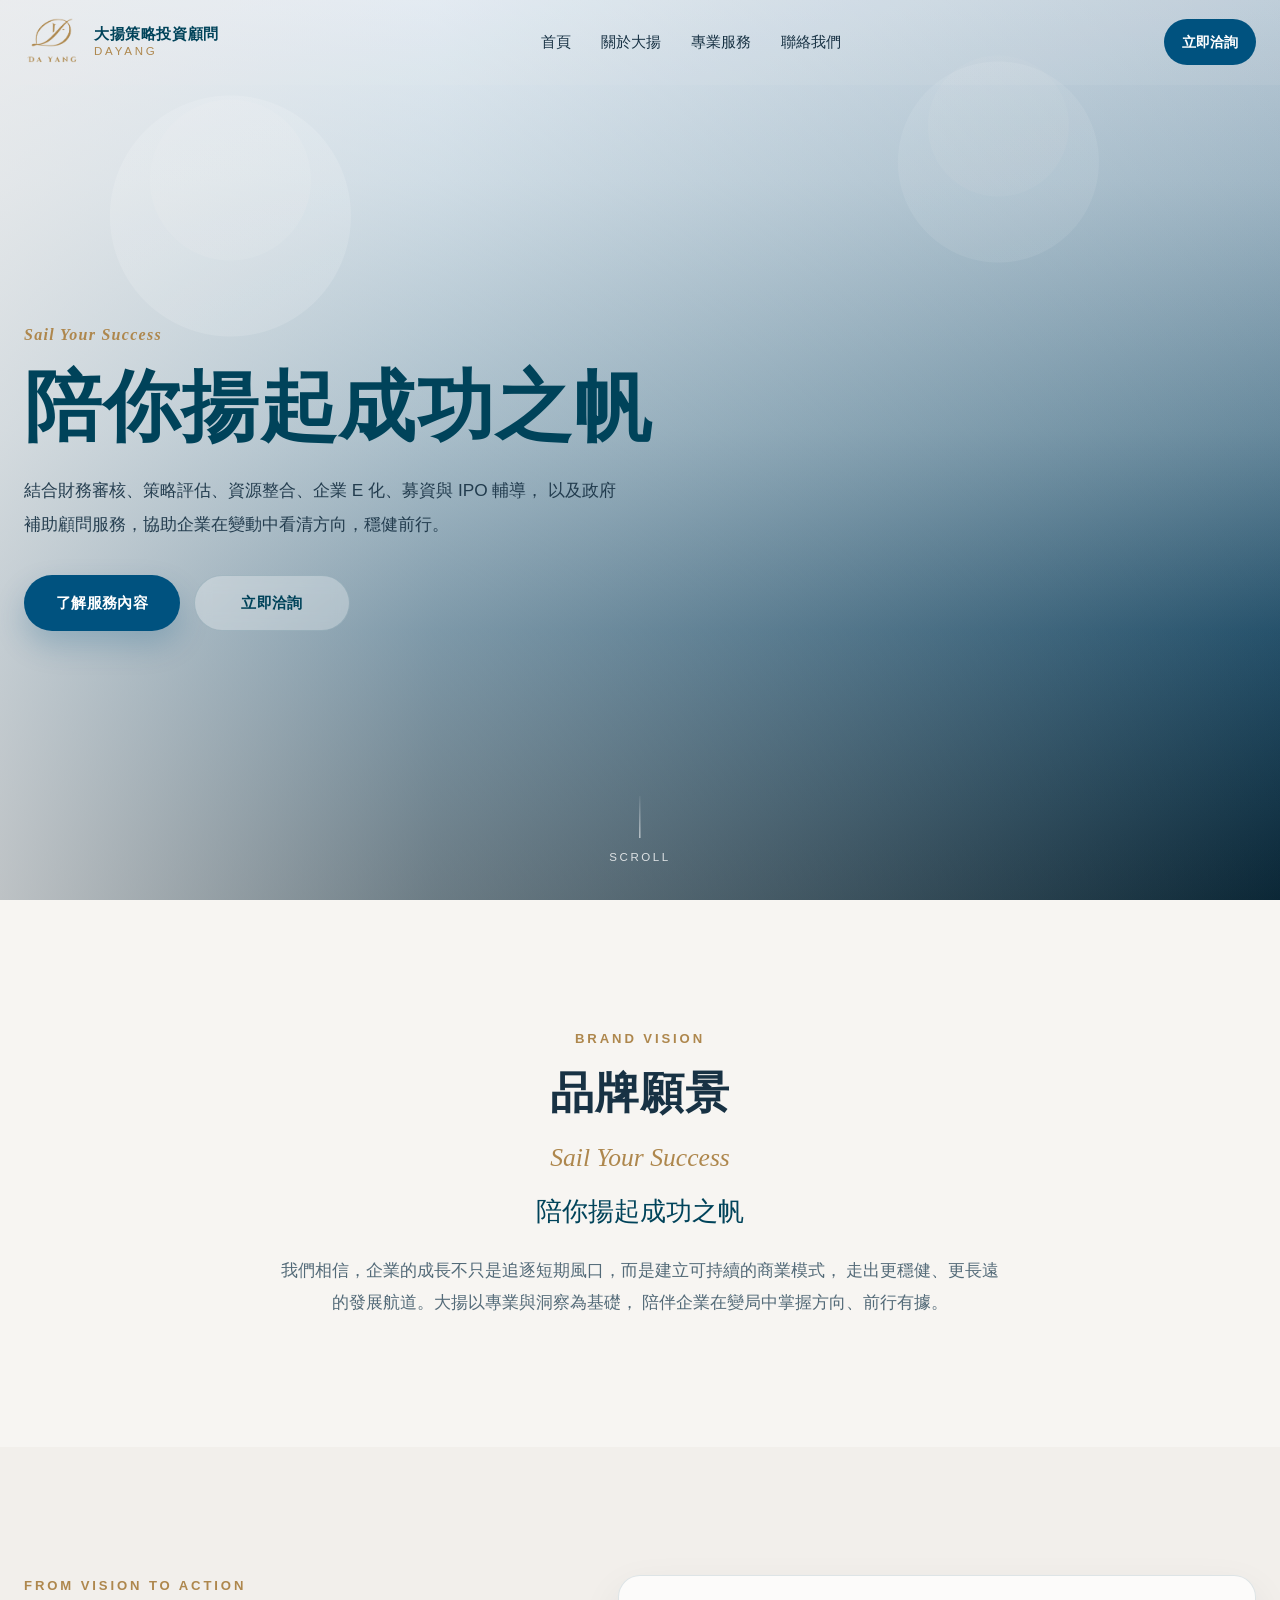
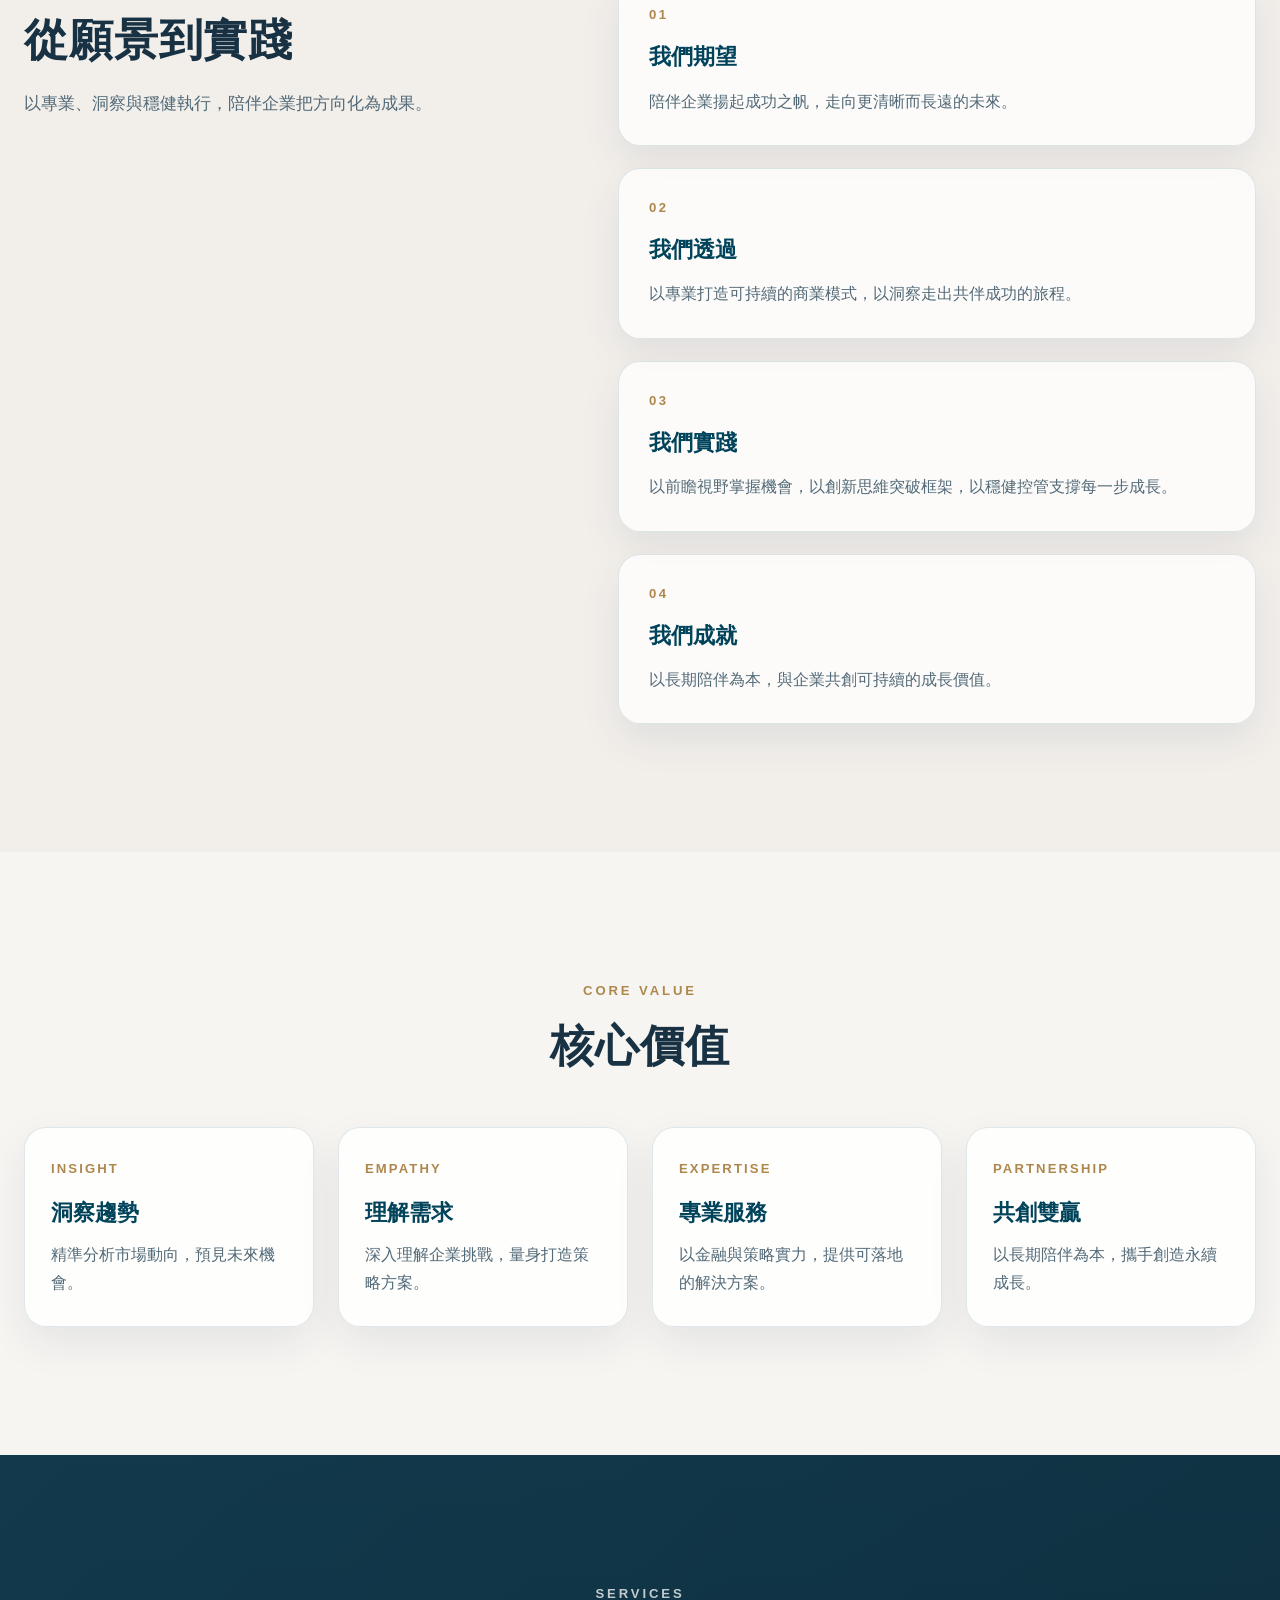
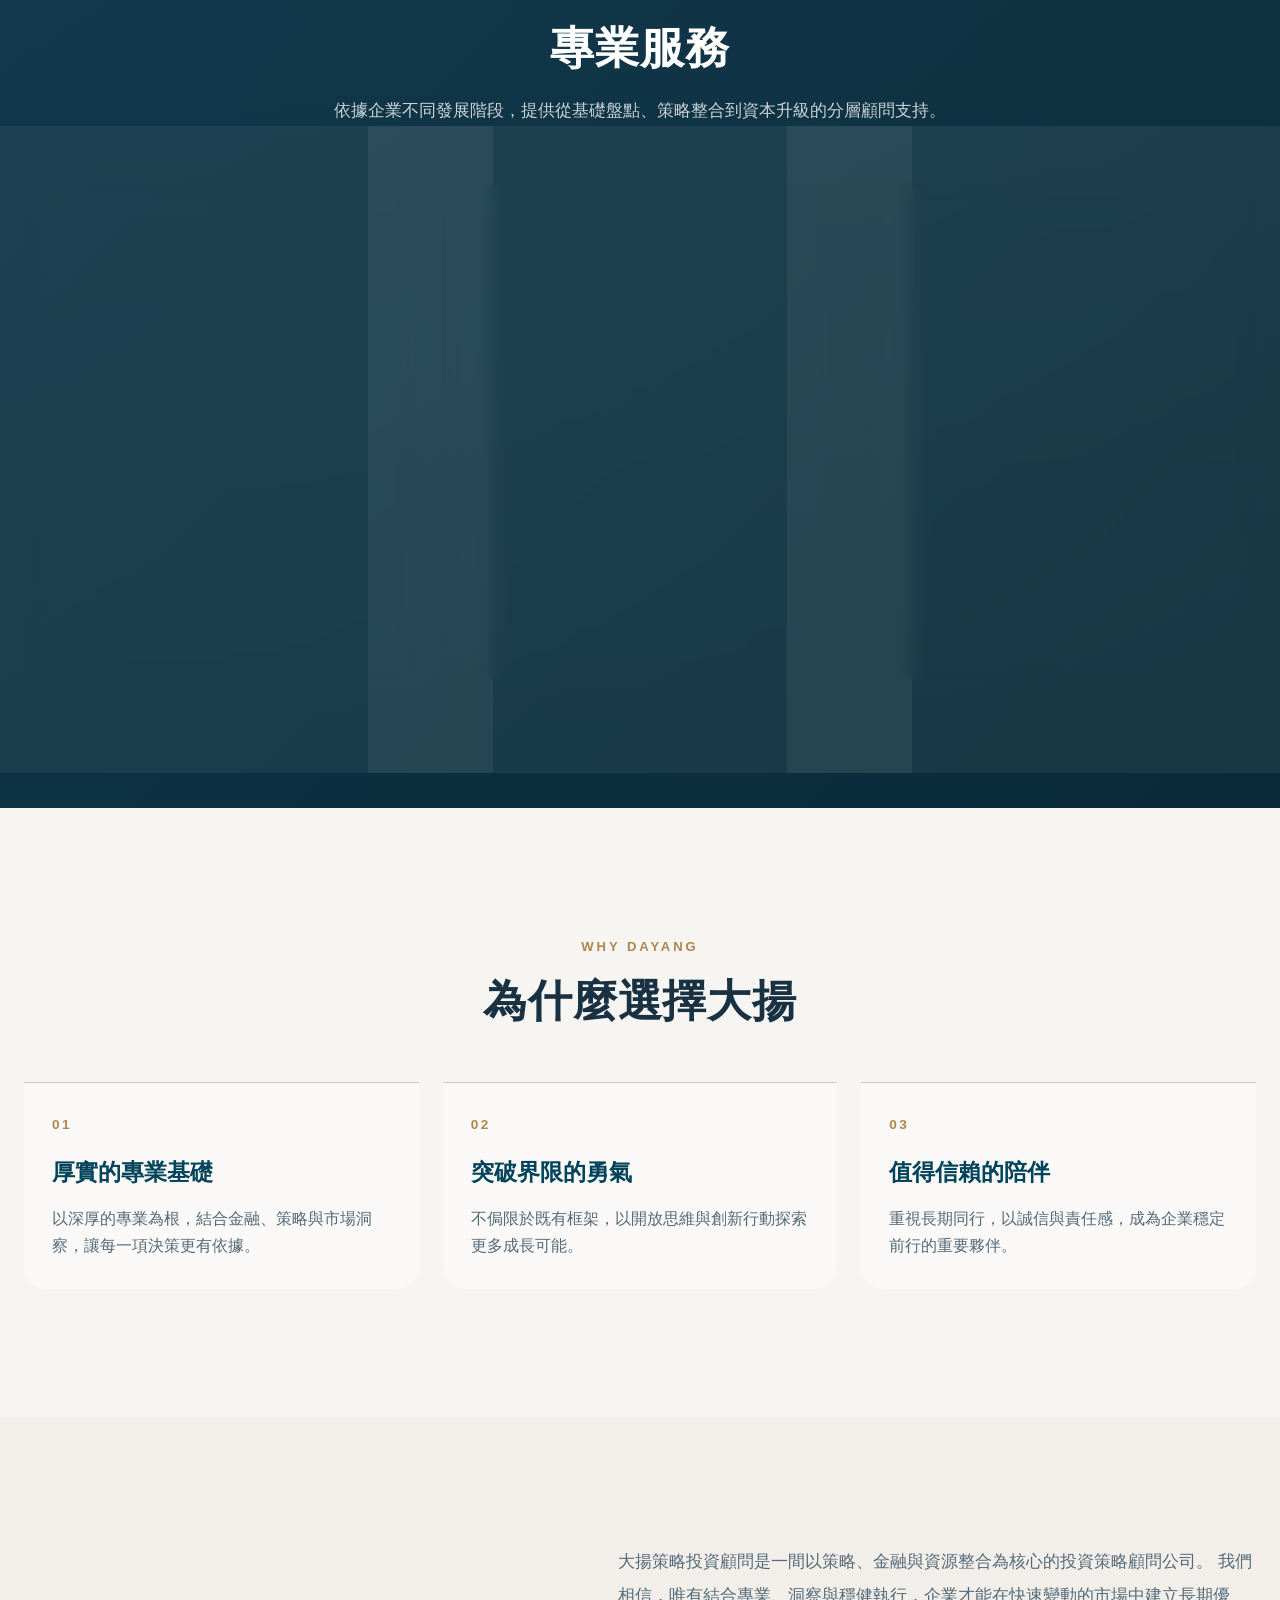
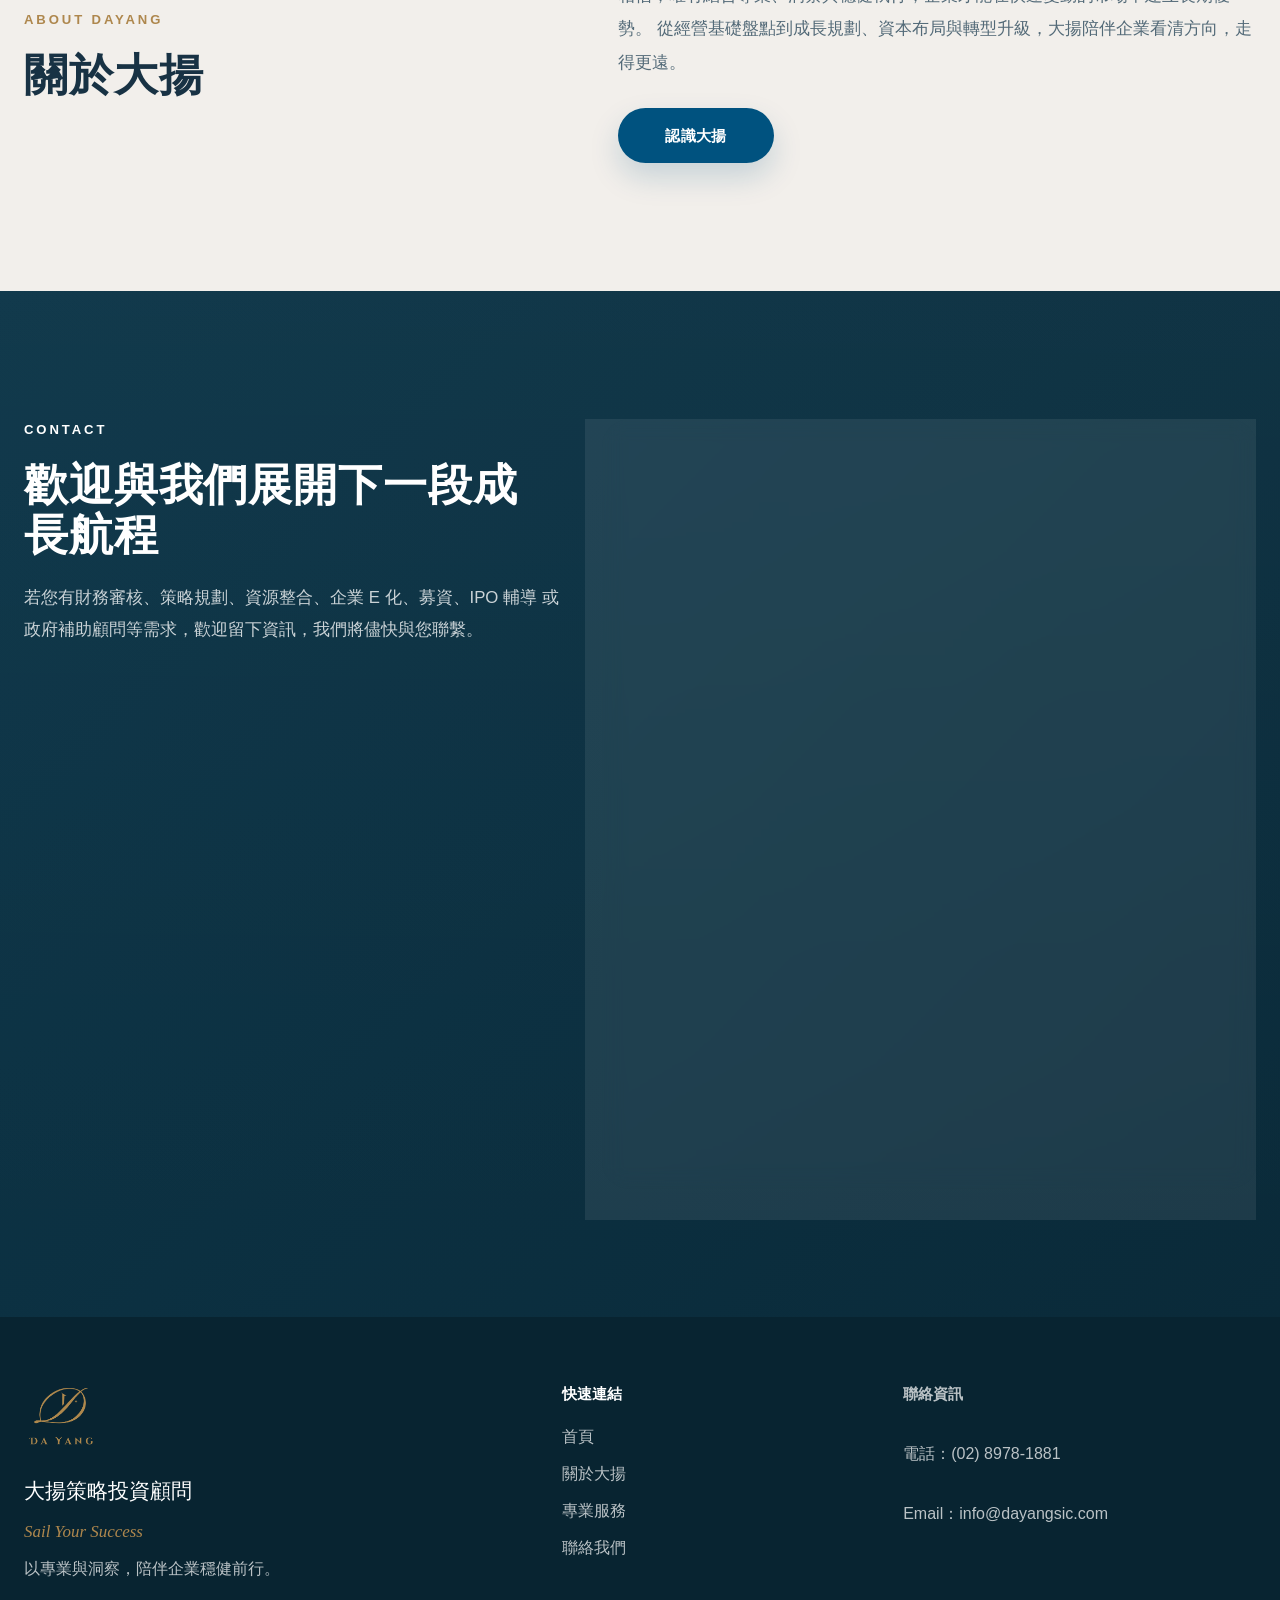
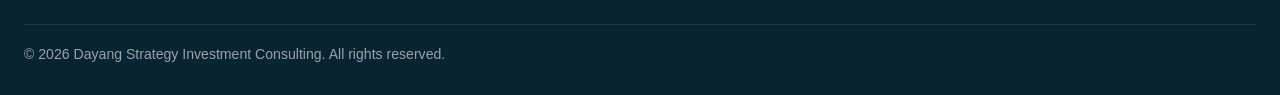
==== commit 768a5f68: "Update dayang-main.html" ====
--- a/dayang-main.html
+++ b/dayang-main.html
@@ -1361,9 +1361,9 @@
 
       <div class="footer-contact">
         <p class="footer-heading">聯絡資訊</p>
-        <p>電話：__________</p>
-        <p>Email：__________</p>
-        <p>地址：__________</p>
+        <p>電話：(02) 8978-1881 </p>
+        <p>Email：info@dayangsic.com</p>
+        <p></p>
       </div>
     </div>
 
